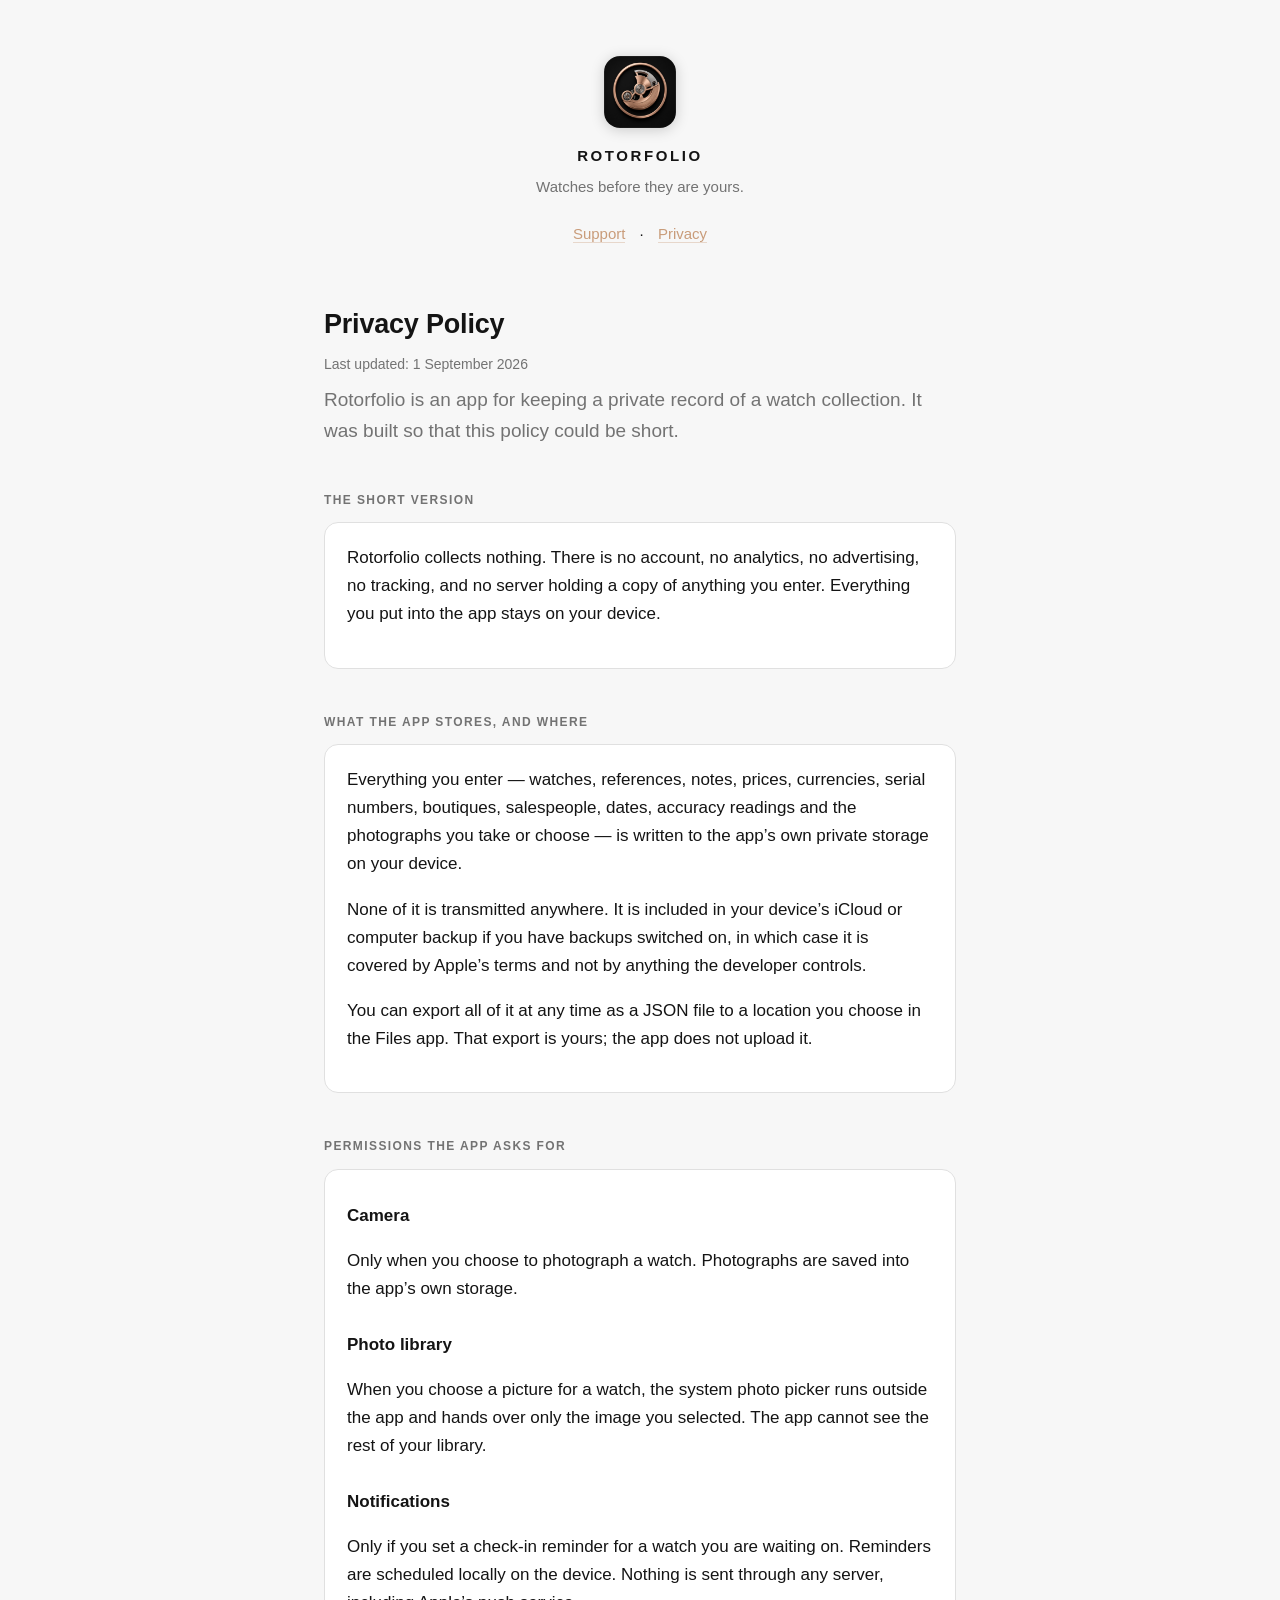
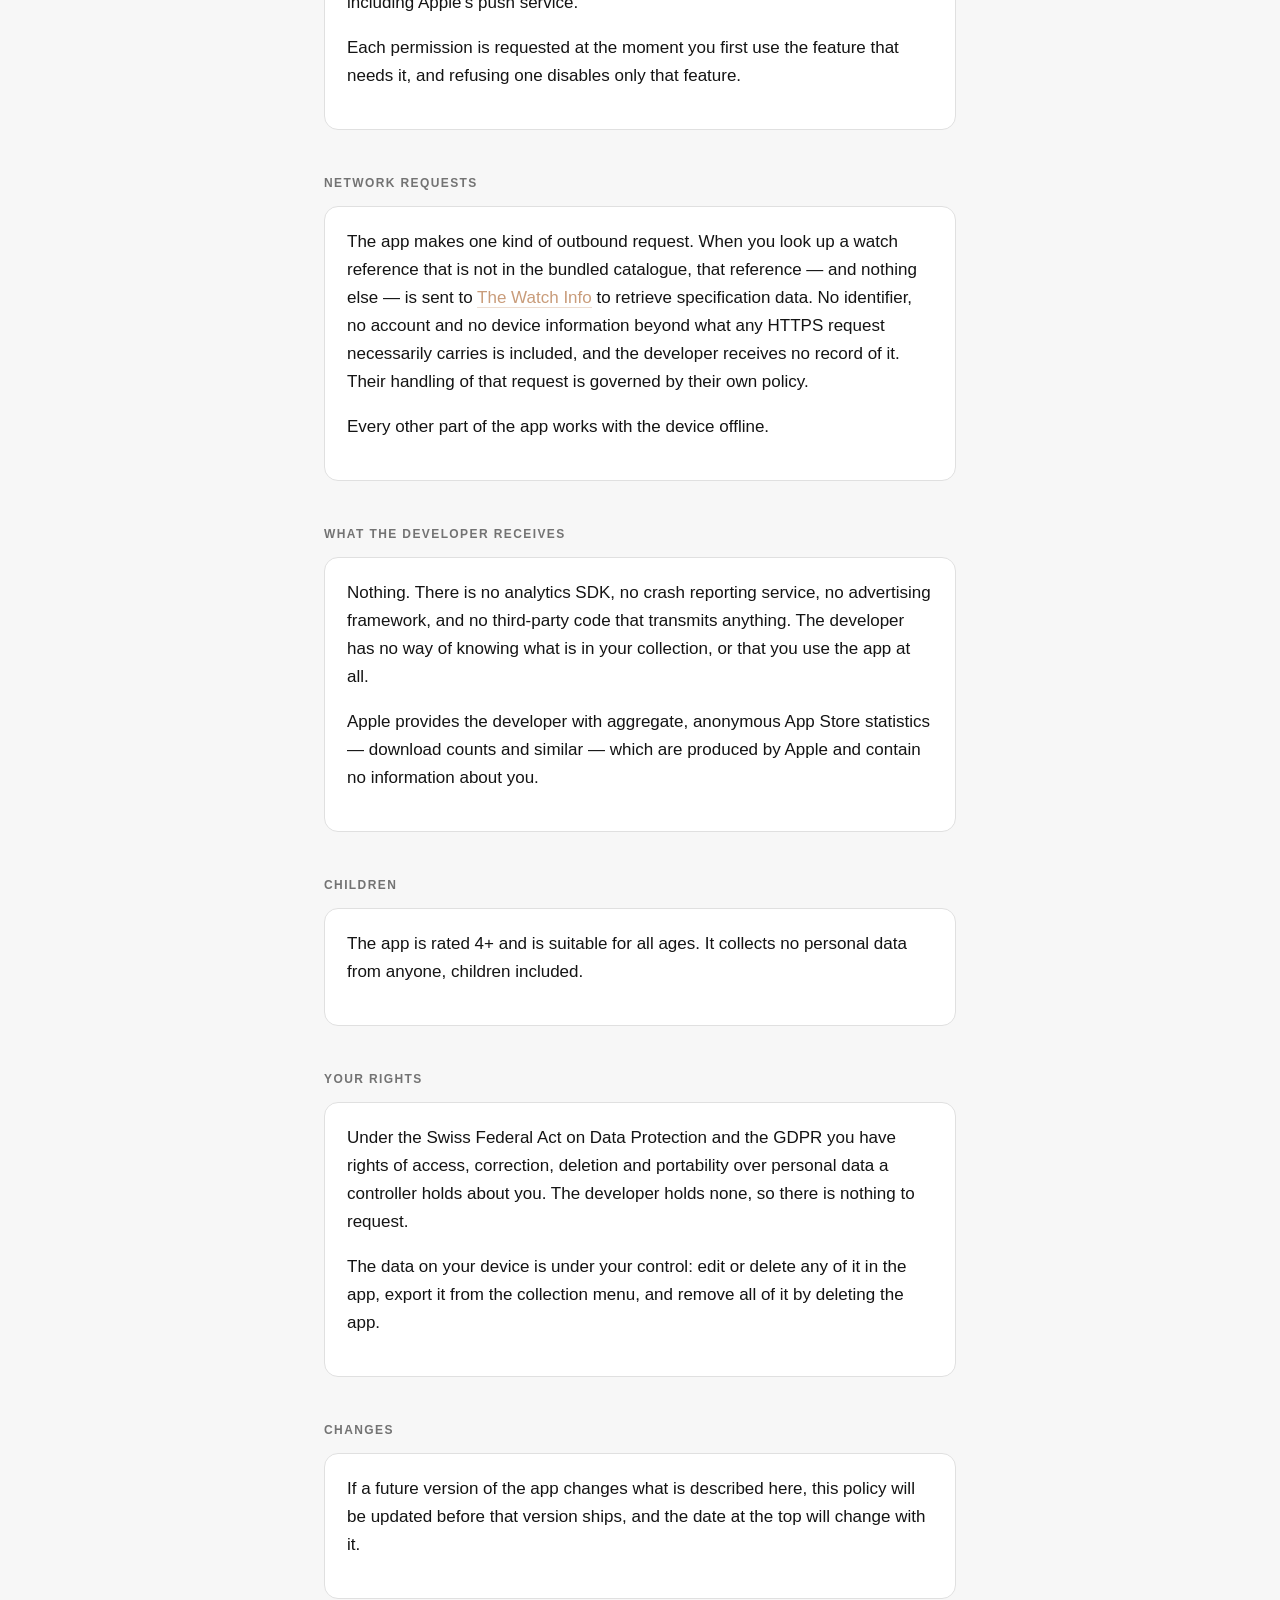
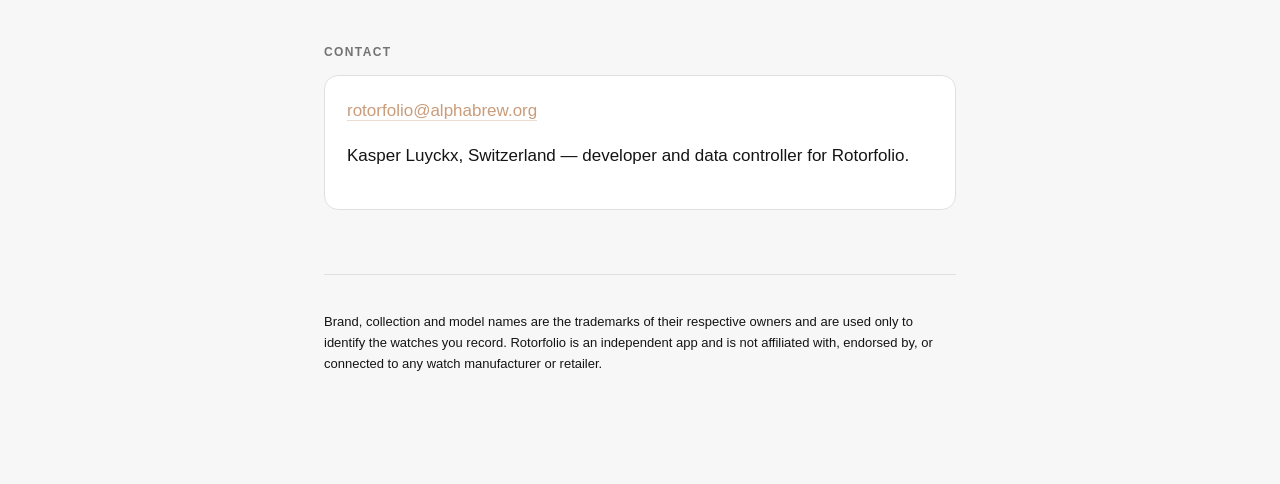
==== privacy.html @ d5da67ae "Rotorfolio support and privacy pages Two static pages for GitHub Pages, carrying the two URLs App St" ====
<!doctype html>
<html lang="en">
<head>
<meta charset="utf-8">
<meta name="viewport" content="width=device-width, initial-scale=1">
<title>Rotorfolio — Privacy Policy</title>
<meta name="description" content="Rotorfolio collects nothing. Everything you enter stays on your device.">
<link rel="icon" href="icon.png">
<link rel="stylesheet" href="style.css">
</head>
<body>
<div class="wrap">

<header>
  <img class="mark" src="icon.png" alt="Rotorfolio">
  <p class="wordmark">Rotorfolio</p>
  <p class="tagline">Watches before they are yours.</p>
  <nav><a href="index.html">Support</a> · <a href="privacy.html">Privacy</a></nav>
</header>

<h1>Privacy Policy</h1>
<p class="updated">Last updated: 1 September 2026</p>
<p class="lede">Rotorfolio is an app for keeping a private record of a watch collection. It was built so that this policy could be short.</p>

<h2>The short version</h2>
<section class="card">
<p>Rotorfolio collects nothing. There is no account, no analytics, no advertising, no tracking, and no server holding a copy of anything you enter. Everything you put into the app stays on your device.</p>
</section>

<h2>What the app stores, and where</h2>
<section class="card">
<p>Everything you enter — watches, references, notes, prices, currencies, serial numbers, boutiques, salespeople, dates, accuracy readings and the photographs you take or choose — is written to the app’s own private storage on your device.</p>
<p>None of it is transmitted anywhere. It is included in your device’s iCloud or computer backup if you have backups switched on, in which case it is covered by Apple’s terms and not by anything the developer controls.</p>
<p>You can export all of it at any time as a JSON file to a location you choose in the Files app. That export is yours; the app does not upload it.</p>
</section>

<h2>Permissions the app asks for</h2>
<section class="card">
<h3>Camera</h3>
<p>Only when you choose to photograph a watch. Photographs are saved into the app’s own storage.</p>
<h3>Photo library</h3>
<p>When you choose a picture for a watch, the system photo picker runs outside the app and hands over only the image you selected. The app cannot see the rest of your library.</p>
<h3>Notifications</h3>
<p>Only if you set a check-in reminder for a watch you are waiting on. Reminders are scheduled locally on the device. Nothing is sent through any server, including Apple’s push service.</p>
<p>Each permission is requested at the moment you first use the feature that needs it, and refusing one disables only that feature.</p>
</section>

<h2>Network requests</h2>
<section class="card">
<p>The app makes one kind of outbound request. When you look up a watch reference that is not in the bundled catalogue, that reference — and nothing else — is sent to <a href="https://thewatchinfo.com">The Watch Info</a> to retrieve specification data. No identifier, no account and no device information beyond what any HTTPS request necessarily carries is included, and the developer receives no record of it. Their handling of that request is governed by their own policy.</p>
<p>Every other part of the app works with the device offline.</p>
</section>

<h2>What the developer receives</h2>
<section class="card">
<p>Nothing. There is no analytics SDK, no crash reporting service, no advertising framework, and no third-party code that transmits anything. The developer has no way of knowing what is in your collection, or that you use the app at all.</p>
<p>Apple provides the developer with aggregate, anonymous App Store statistics — download counts and similar — which are produced by Apple and contain no information about you.</p>
</section>

<h2>Children</h2>
<section class="card">
<p>The app is rated 4+ and is suitable for all ages. It collects no personal data from anyone, children included.</p>
</section>

<h2>Your rights</h2>
<section class="card">
<p>Under the Swiss Federal Act on Data Protection and the GDPR you have rights of access, correction, deletion and portability over personal data a controller holds about you. The developer holds none, so there is nothing to request.</p>
<p>The data on your device is under your control: edit or delete any of it in the app, export it from the collection menu, and remove all of it by deleting the app.</p>
</section>

<h2>Changes</h2>
<section class="card">
<p>If a future version of the app changes what is described here, this policy will be updated before that version ships, and the date at the top will change with it.</p>
</section>

<h2>Contact</h2>
<section class="card">
<p><a href="mailto:rotorfolio@alphabrew.org">rotorfolio@alphabrew.org</a></p>
<p>Kasper Luyckx, Switzerland — developer and data controller for Rotorfolio.</p>
</section>

<footer>
<p>Brand, collection and model names are the trademarks of their respective owners and are used only to identify the watches you record. Rotorfolio is an independent app and is not affiliated with, endorsed by, or connected to any watch manufacturer or retailer.</p>
</footer>

</div>
</body>
</html>
---- style.css ----
/* Rotorfolio site — the app's vocabulary: quiet grounds, one rose-gold accent
   borrowed from the icon's rotor, type separated by weight and tracking. */
:root {
  --ground: #f7f7f7;
  --surface: #ffffff;
  --primary: #141414;
  --secondary: #737373;
  --hairline: #e0e0e0;
  --accent: #c99c7a;
}
@media (prefers-color-scheme: dark) {
  :root {
    --ground: #121212;
    --surface: #1f1f1f;
    --primary: #f2f2f2;
    --secondary: #999999;
    --hairline: #383838;
  }
}
* { box-sizing: border-box; }
body {
  margin: 0;
  background: var(--ground);
  color: var(--primary);
  font: 17px/1.65 -apple-system, BlinkMacSystemFont, "Segoe UI", Helvetica, Arial, sans-serif;
  -webkit-font-smoothing: antialiased;
}
.wrap { max-width: 680px; margin: 0 auto; padding: 56px 24px 96px; }
header { text-align: center; margin-bottom: 56px; }
.mark {
  width: 72px; height: 72px; border-radius: 16px; display: block;
  margin: 0 auto 16px; box-shadow: 0 2px 14px rgba(0,0,0,.18);
}
.wordmark {
  font-size: 15px; font-weight: 600; letter-spacing: 2.6px;
  text-transform: uppercase; margin: 0;
}
.tagline { color: var(--secondary); font-size: 15px; margin: 6px 0 0; }
nav { margin-top: 22px; font-size: 15px; }
nav a { margin: 0 10px; }
h1 { font-size: 27px; font-weight: 600; letter-spacing: -.2px; margin: 0 0 6px; }
h2 {
  font-size: 12px; font-weight: 600; letter-spacing: 1.4px;
  text-transform: uppercase; color: var(--secondary);
  margin: 44px 0 12px;
}
h3 { font-size: 17px; font-weight: 600; margin: 28px 0 4px; }
p, li { color: var(--primary); }
.lede { font-size: 19px; color: var(--secondary); margin: 0 0 8px; }
.updated { color: var(--secondary); font-size: 14px; margin: 0 0 8px; }
a { color: var(--accent); text-decoration: none; border-bottom: 1px solid rgba(201,156,122,.35); }
a:hover { border-bottom-color: var(--accent); }
code {
  font: 15px ui-monospace, SFMono-Regular, Menlo, monospace;
  background: var(--surface); border: 1px solid var(--hairline);
  border-radius: 5px; padding: 1px 6px; color: var(--accent);
}
section.card {
  background: var(--surface); border: 1px solid var(--hairline);
  border-radius: 14px; padding: 4px 22px 22px; margin-top: 12px;
}
footer {
  margin-top: 64px; padding-top: 24px; border-top: 1px solid var(--hairline);
  color: var(--secondary); font-size: 13px; line-height: 1.6;
}
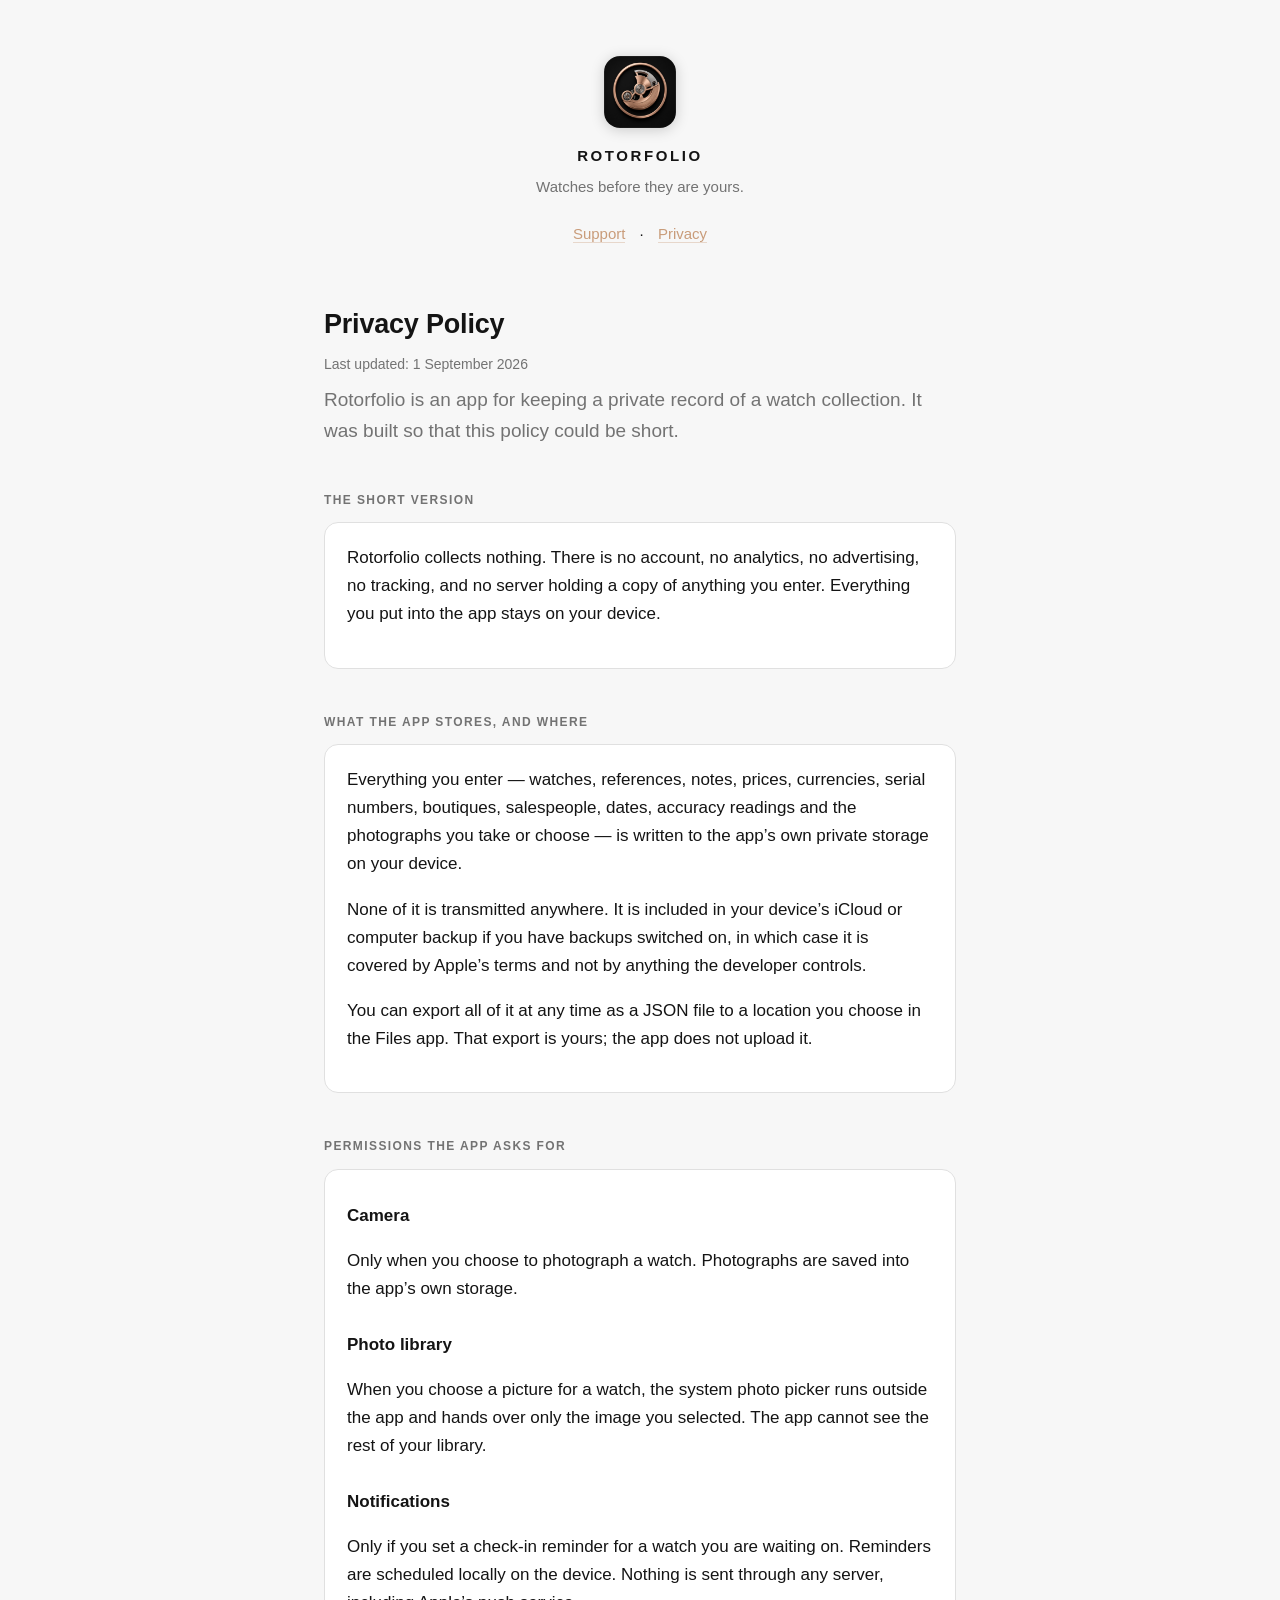
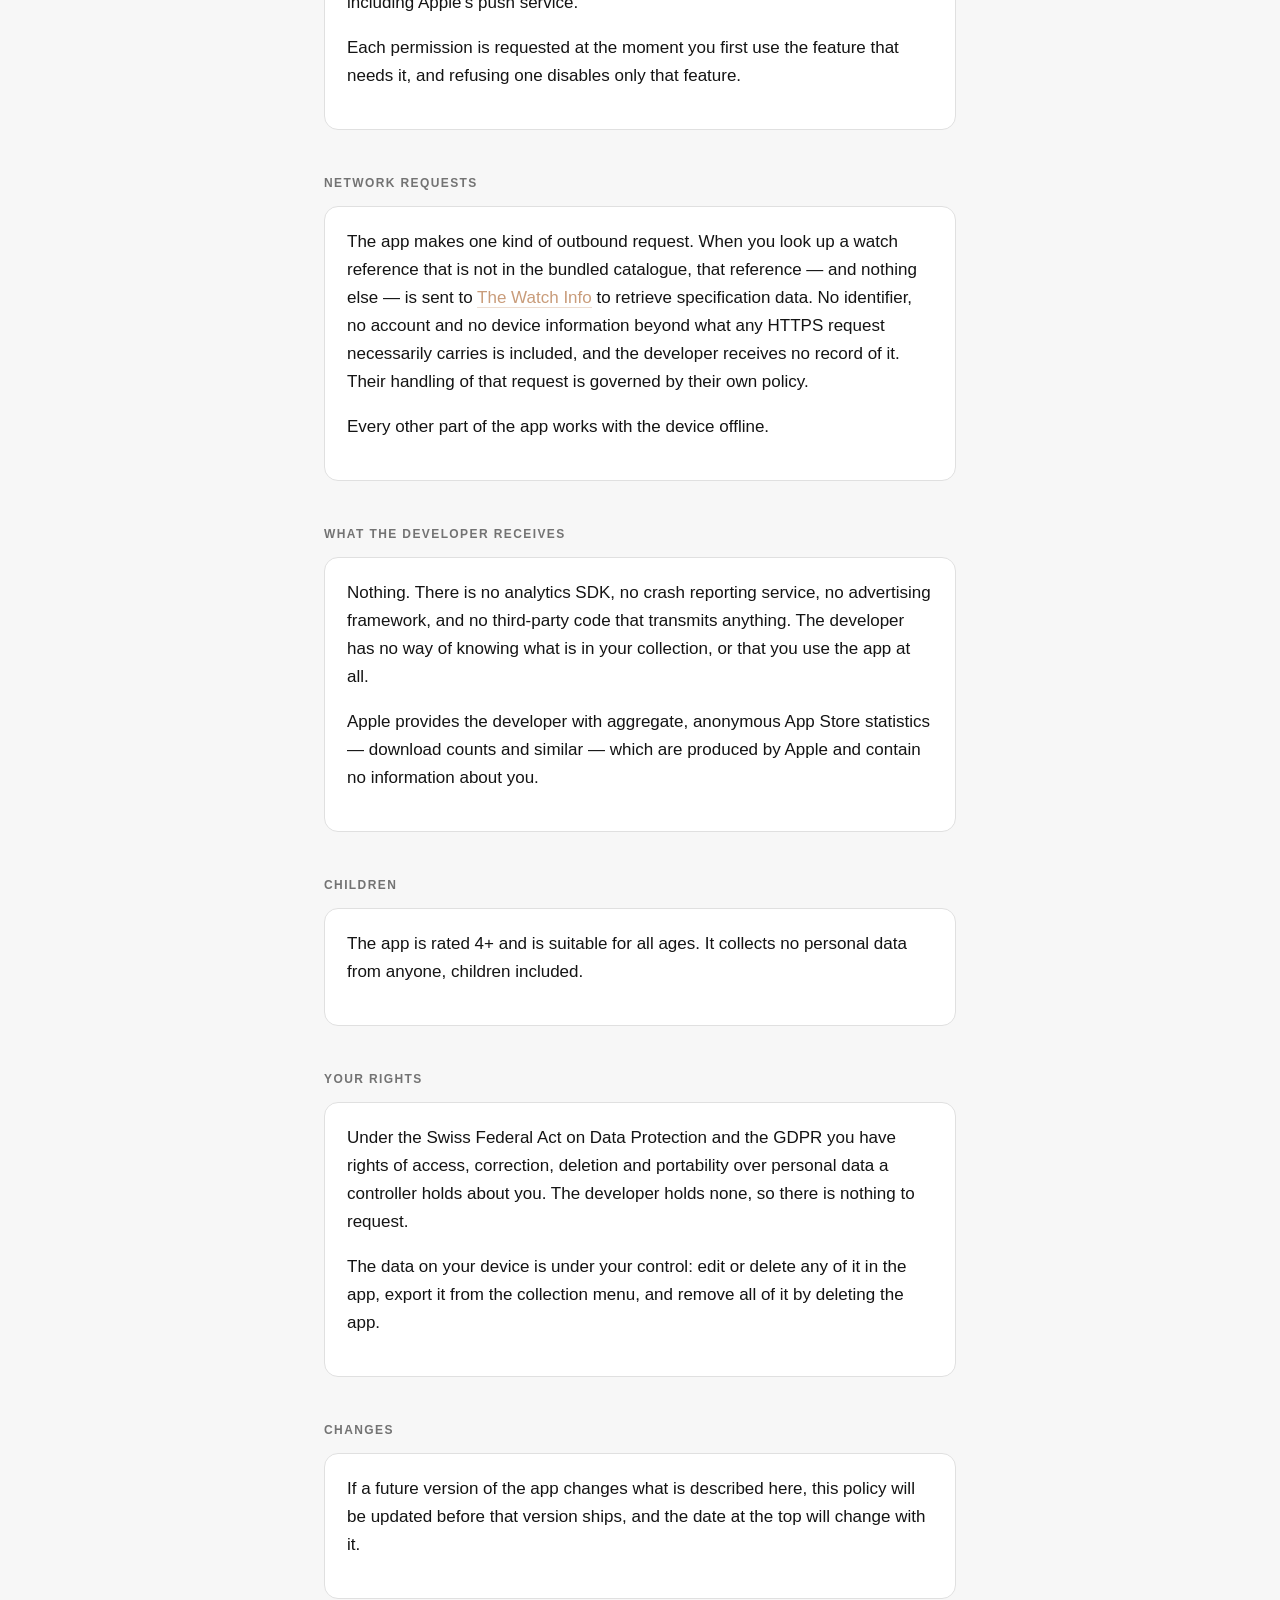
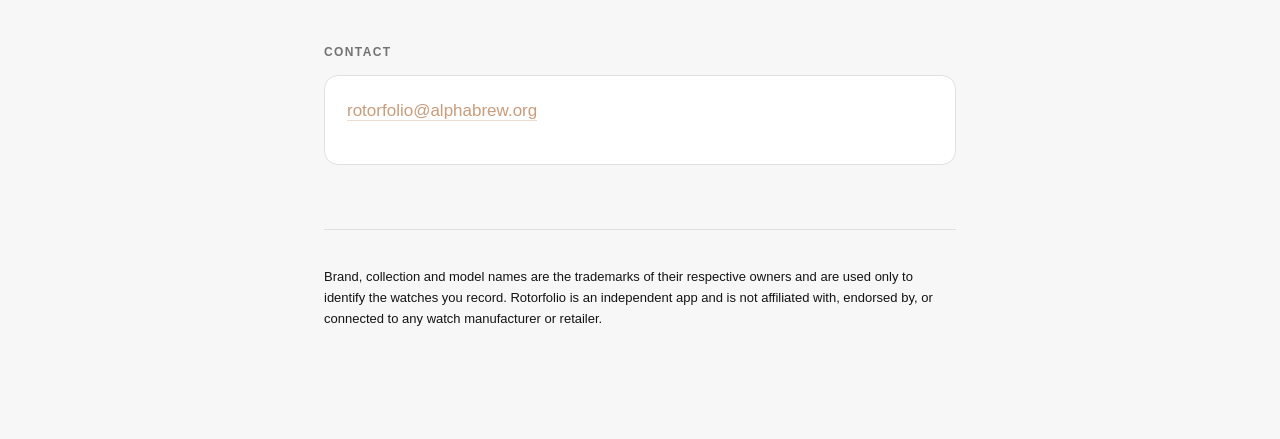
==== commit 22cebe28: "Drop the developer name from the privacy page Co-Authored-By: Claude Opus 5 <noreply@anthropic.com>" ====
--- a/privacy.html
+++ b/privacy.html
@@ -76,7 +76,6 @@
 <h2>Contact</h2>
 <section class="card">
 <p><a href="mailto:rotorfolio@alphabrew.org">rotorfolio@alphabrew.org</a></p>
-<p>Kasper Luyckx, Switzerland — developer and data controller for Rotorfolio.</p>
 </section>
 
 <footer>
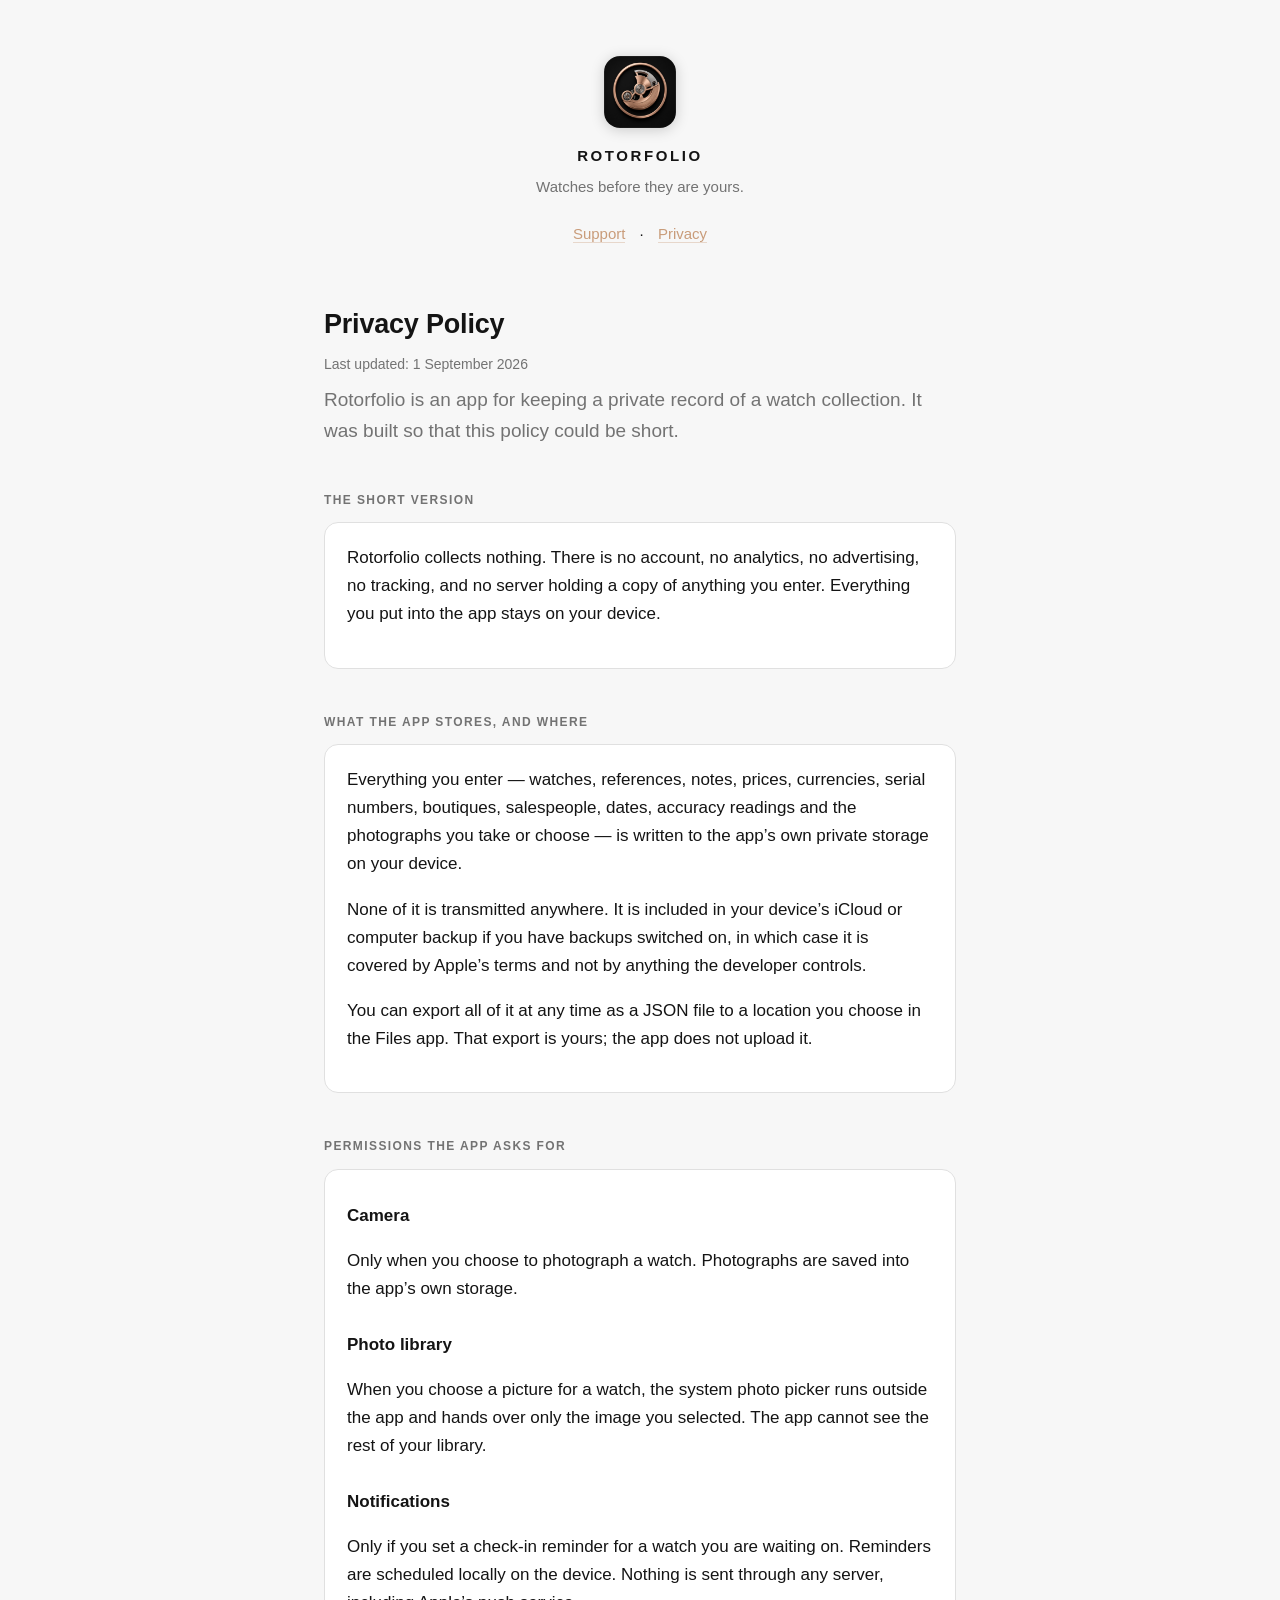
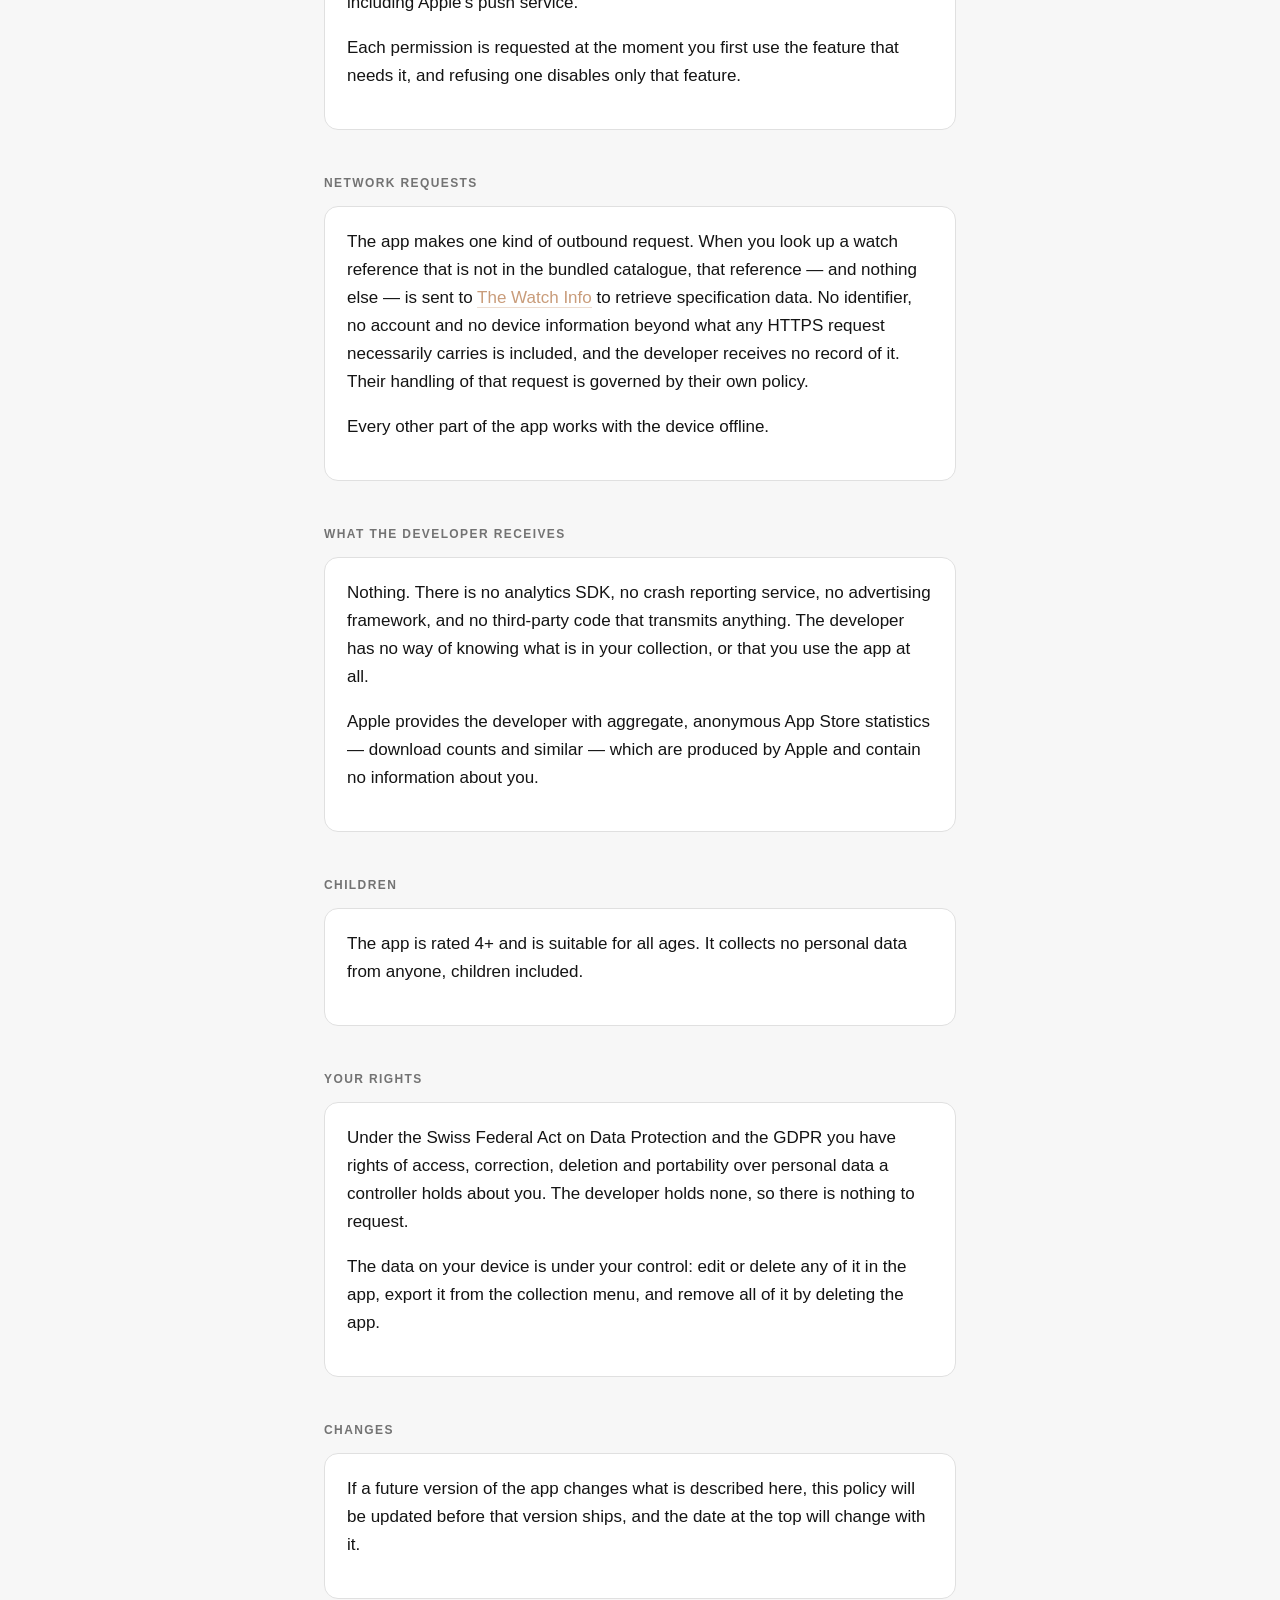
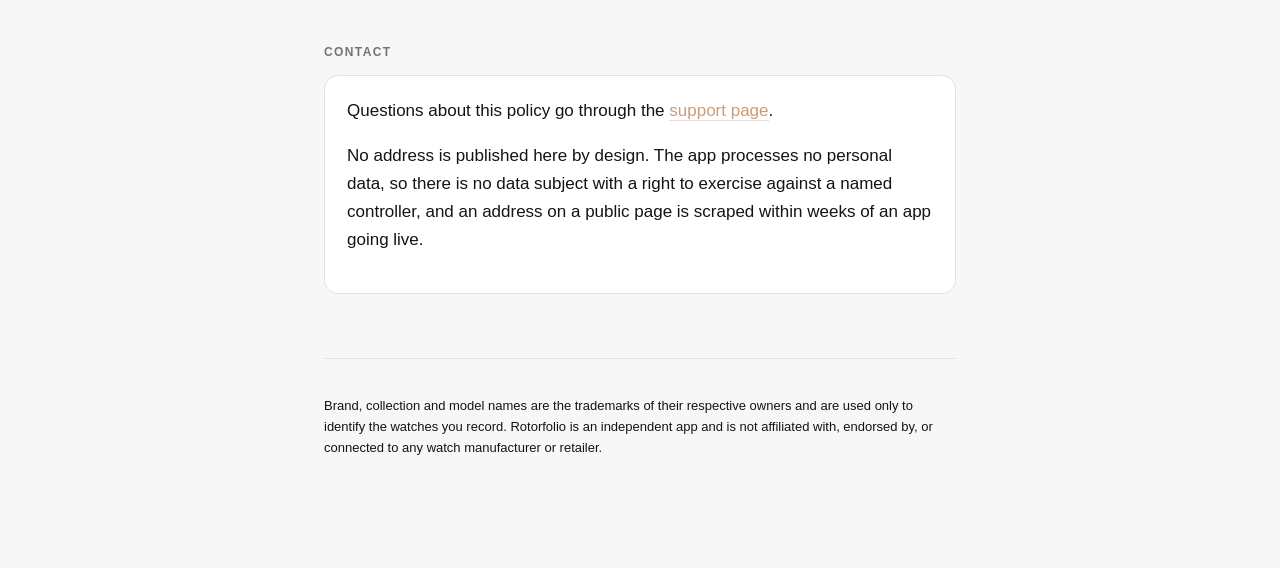
==== commit 5e90a212: "Remove the contact address from both pages V1 publishes none. Each page keeps a comment showing exac" ====
--- a/privacy.html
+++ b/privacy.html
@@ -75,7 +75,10 @@
 
 <h2>Contact</h2>
 <section class="card">
-<p><a href="mailto:rotorfolio@alphabrew.org">rotorfolio@alphabrew.org</a></p>
+<!-- V1 publishes no address. To add one later, restore this line here and in
+     index.html: <p><a href="mailto:ADDRESS">ADDRESS</a></p> -->
+<p>Questions about this policy go through the <a href="index.html">support page</a>.</p>
+<p>No address is published here by design. The app processes no personal data, so there is no data subject with a right to exercise against a named controller, and an address on a public page is scraped within weeks of an app going live.</p>
 </section>
 
 <footer>
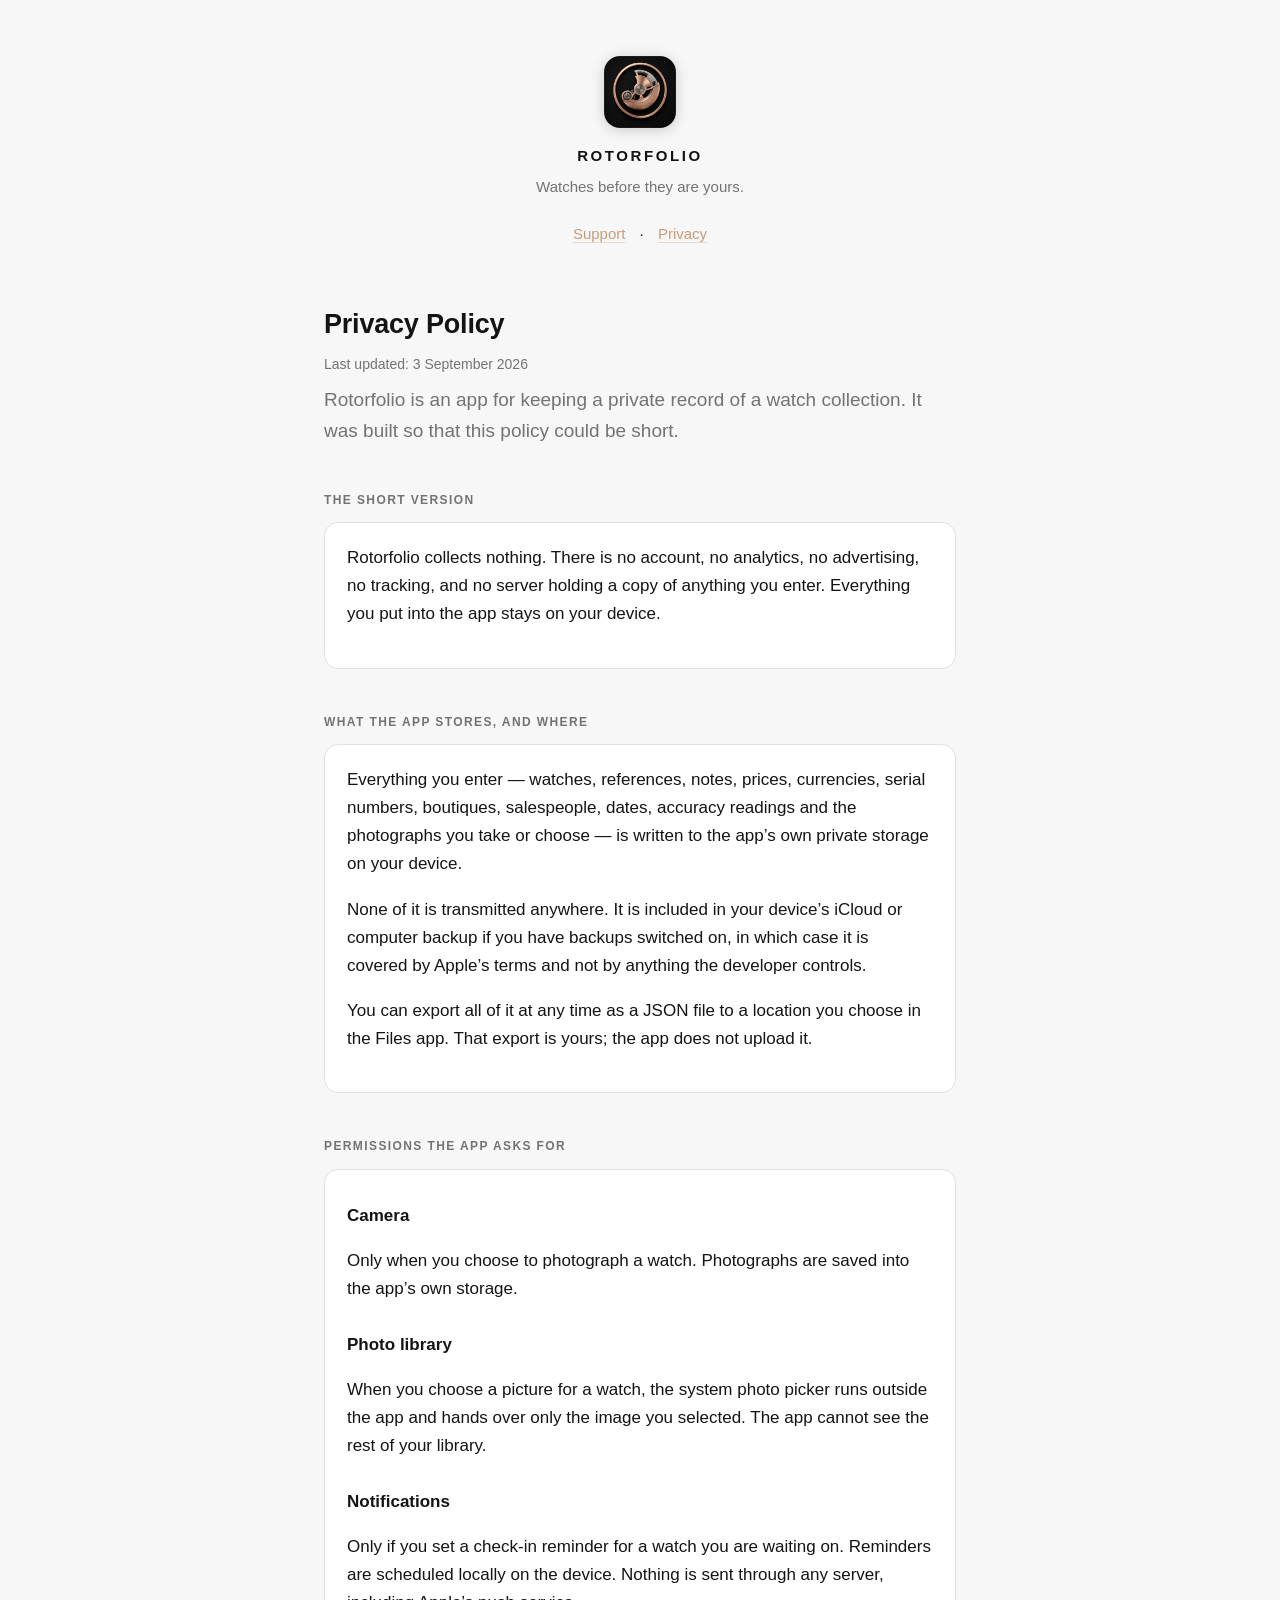
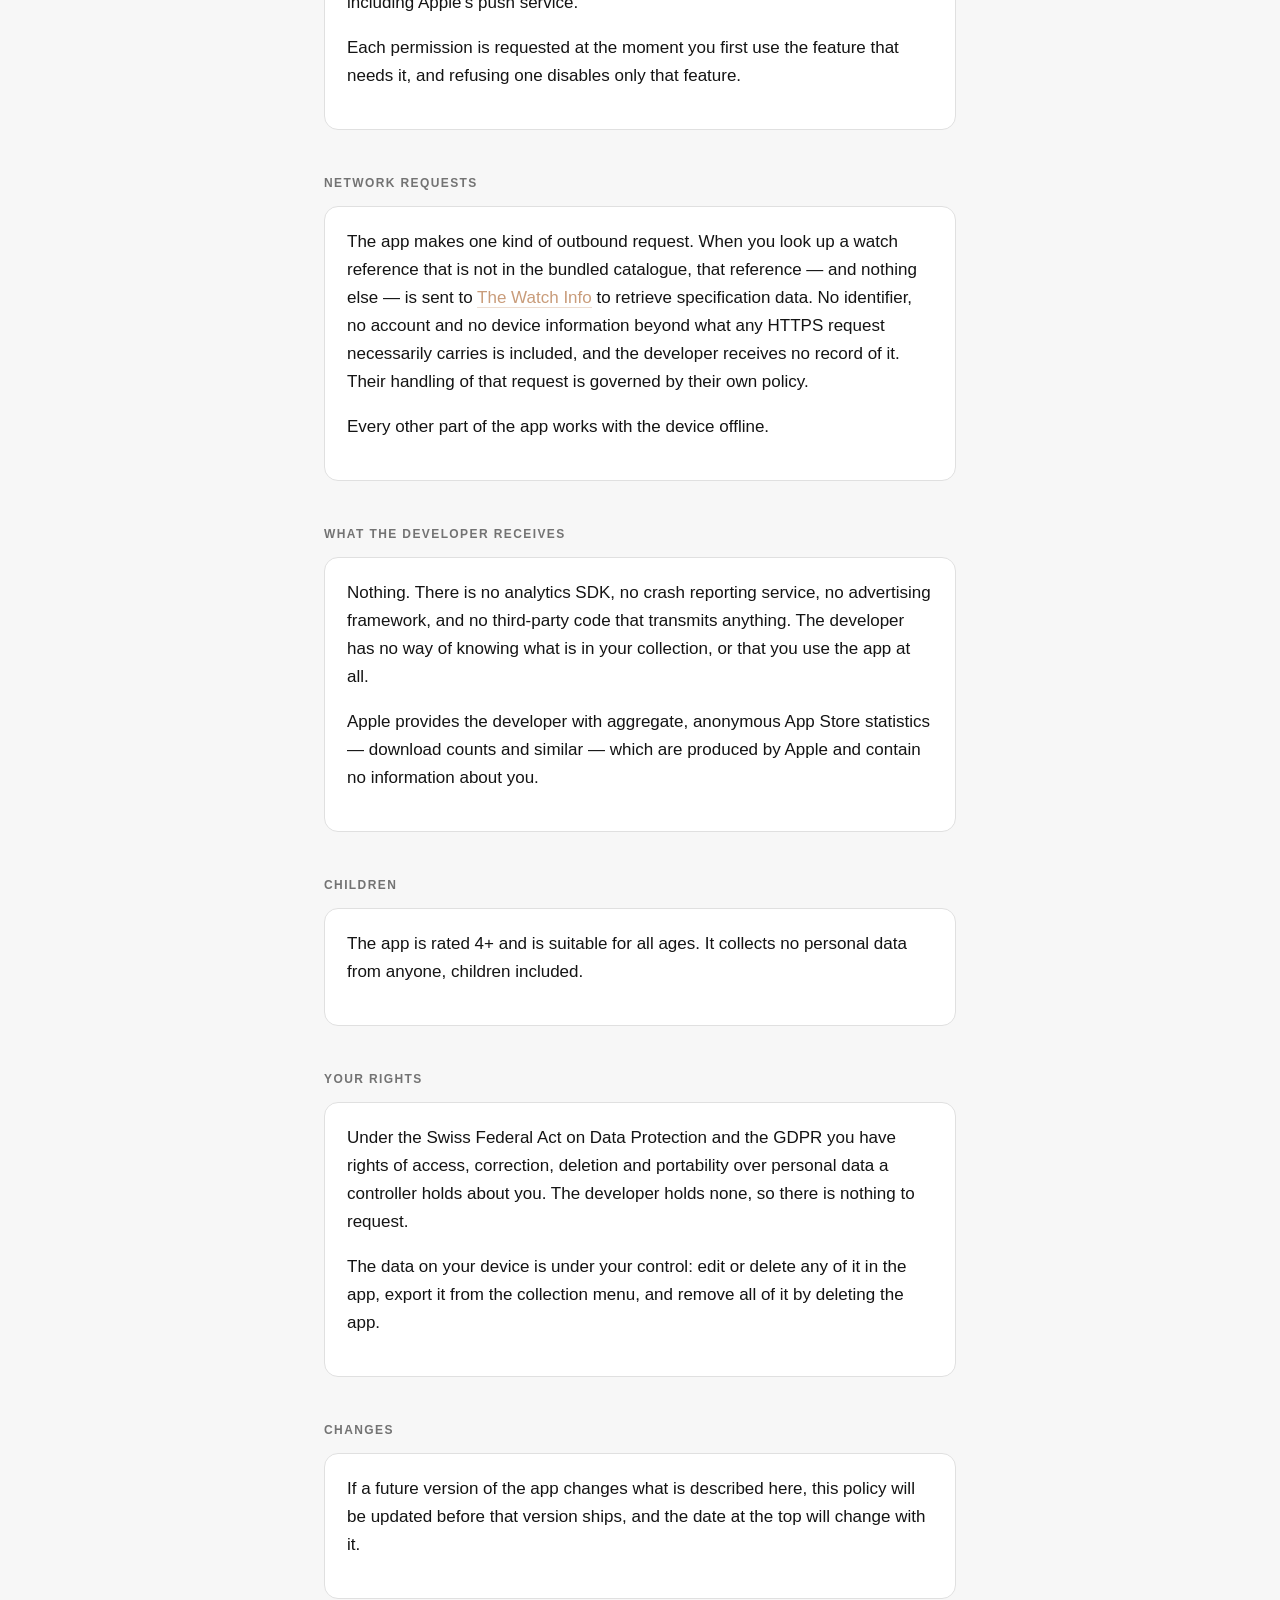
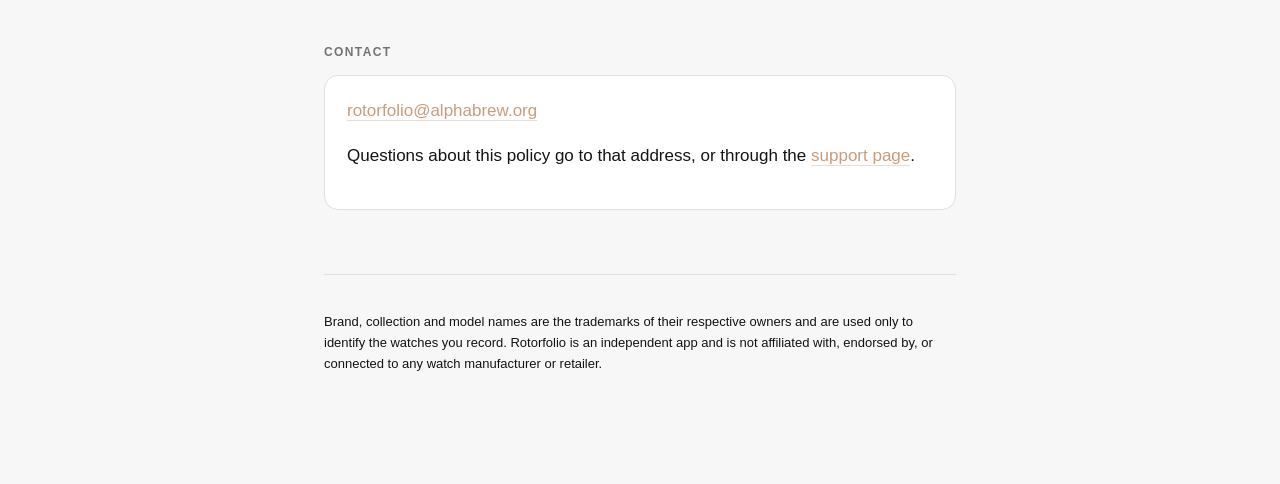
==== commit 5f71172e: "Publish the contact address on both pages Co-Authored-By: Claude Fable 5.1 <noreply@anthropic.com>" ====
--- a/privacy.html
+++ b/privacy.html
@@ -19,7 +19,7 @@
 </header>
 
 <h1>Privacy Policy</h1>
-<p class="updated">Last updated: 1 September 2026</p>
+<p class="updated">Last updated: 3 September 2026</p>
 <p class="lede">Rotorfolio is an app for keeping a private record of a watch collection. It was built so that this policy could be short.</p>
 
 <h2>The short version</h2>
@@ -75,10 +75,8 @@
 
 <h2>Contact</h2>
 <section class="card">
-<!-- V1 publishes no address. To add one later, restore this line here and in
-     index.html: <p><a href="mailto:ADDRESS">ADDRESS</a></p> -->
-<p>Questions about this policy go through the <a href="index.html">support page</a>.</p>
-<p>No address is published here by design. The app processes no personal data, so there is no data subject with a right to exercise against a named controller, and an address on a public page is scraped within weeks of an app going live.</p>
+<p><a href="mailto:rotorfolio@alphabrew.org">rotorfolio@alphabrew.org</a></p>
+<p>Questions about this policy go to that address, or through the <a href="index.html">support page</a>.</p>
 </section>
 
 <footer>
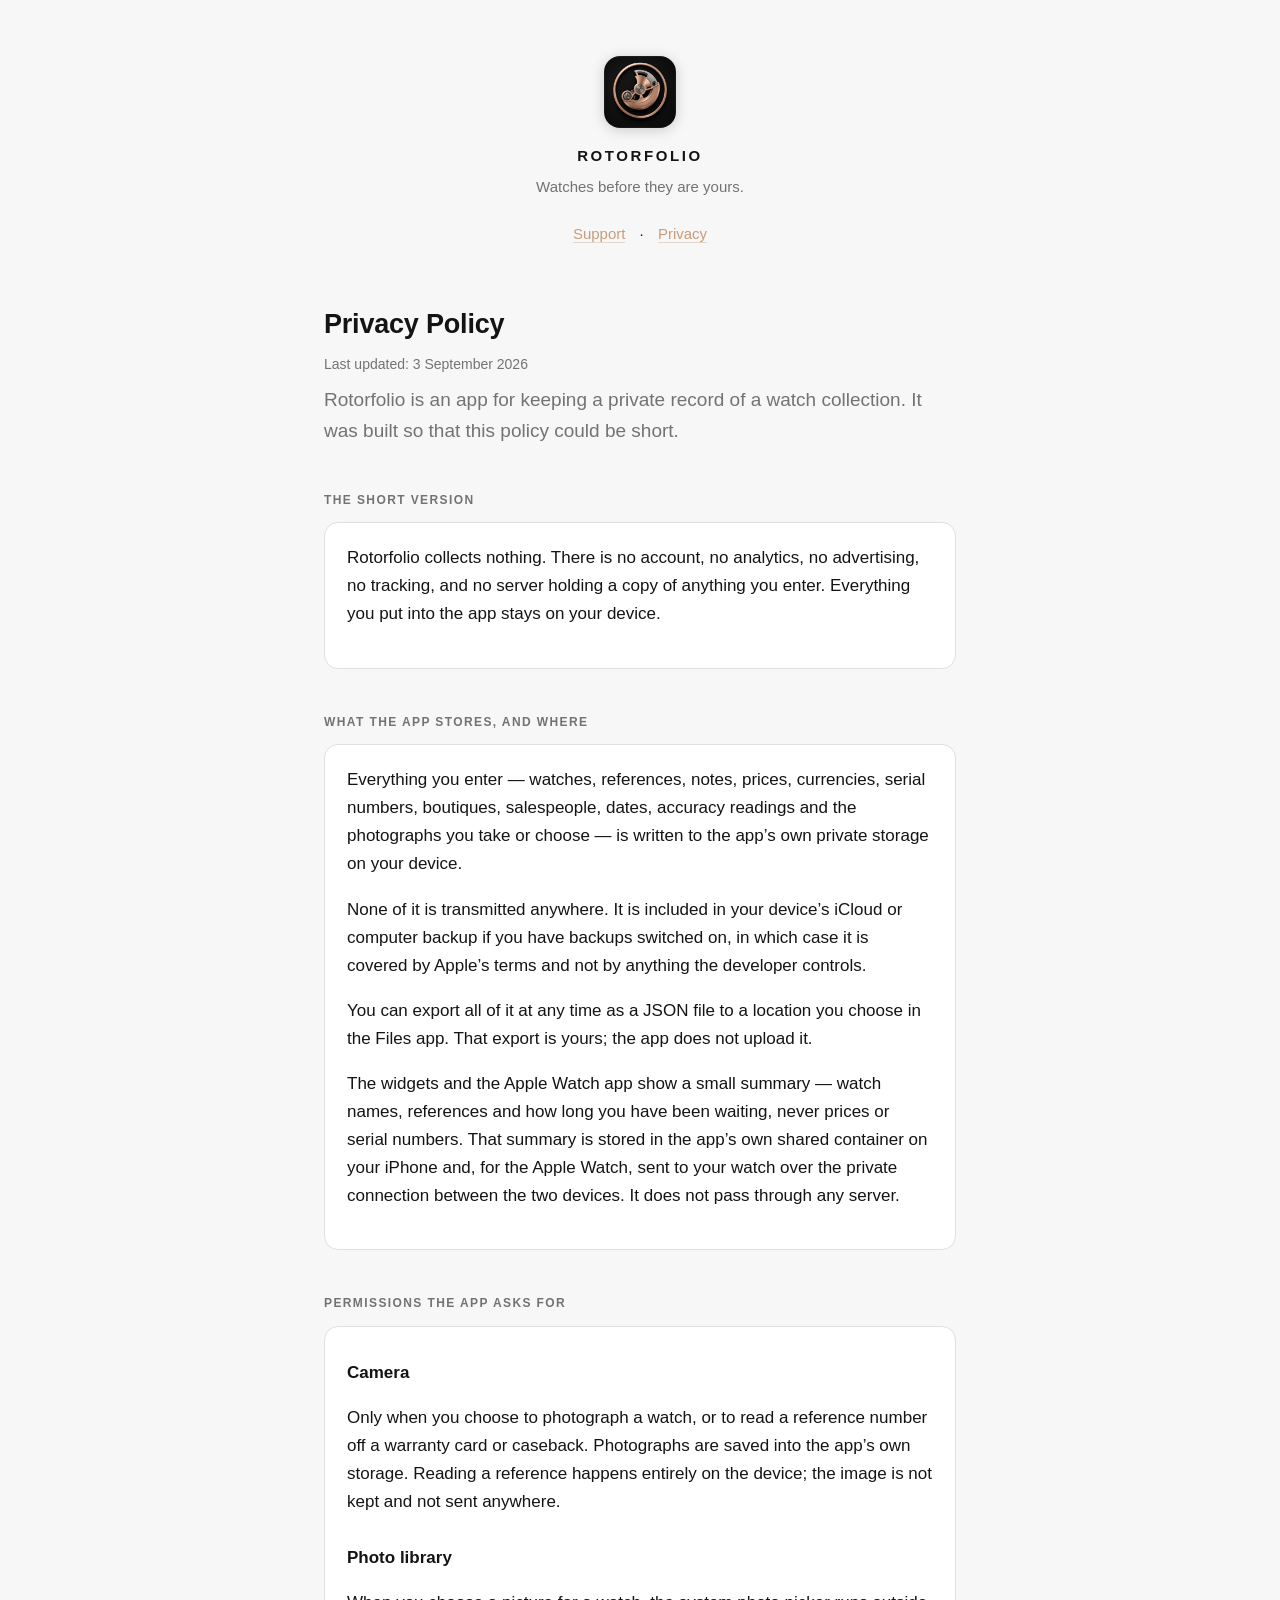
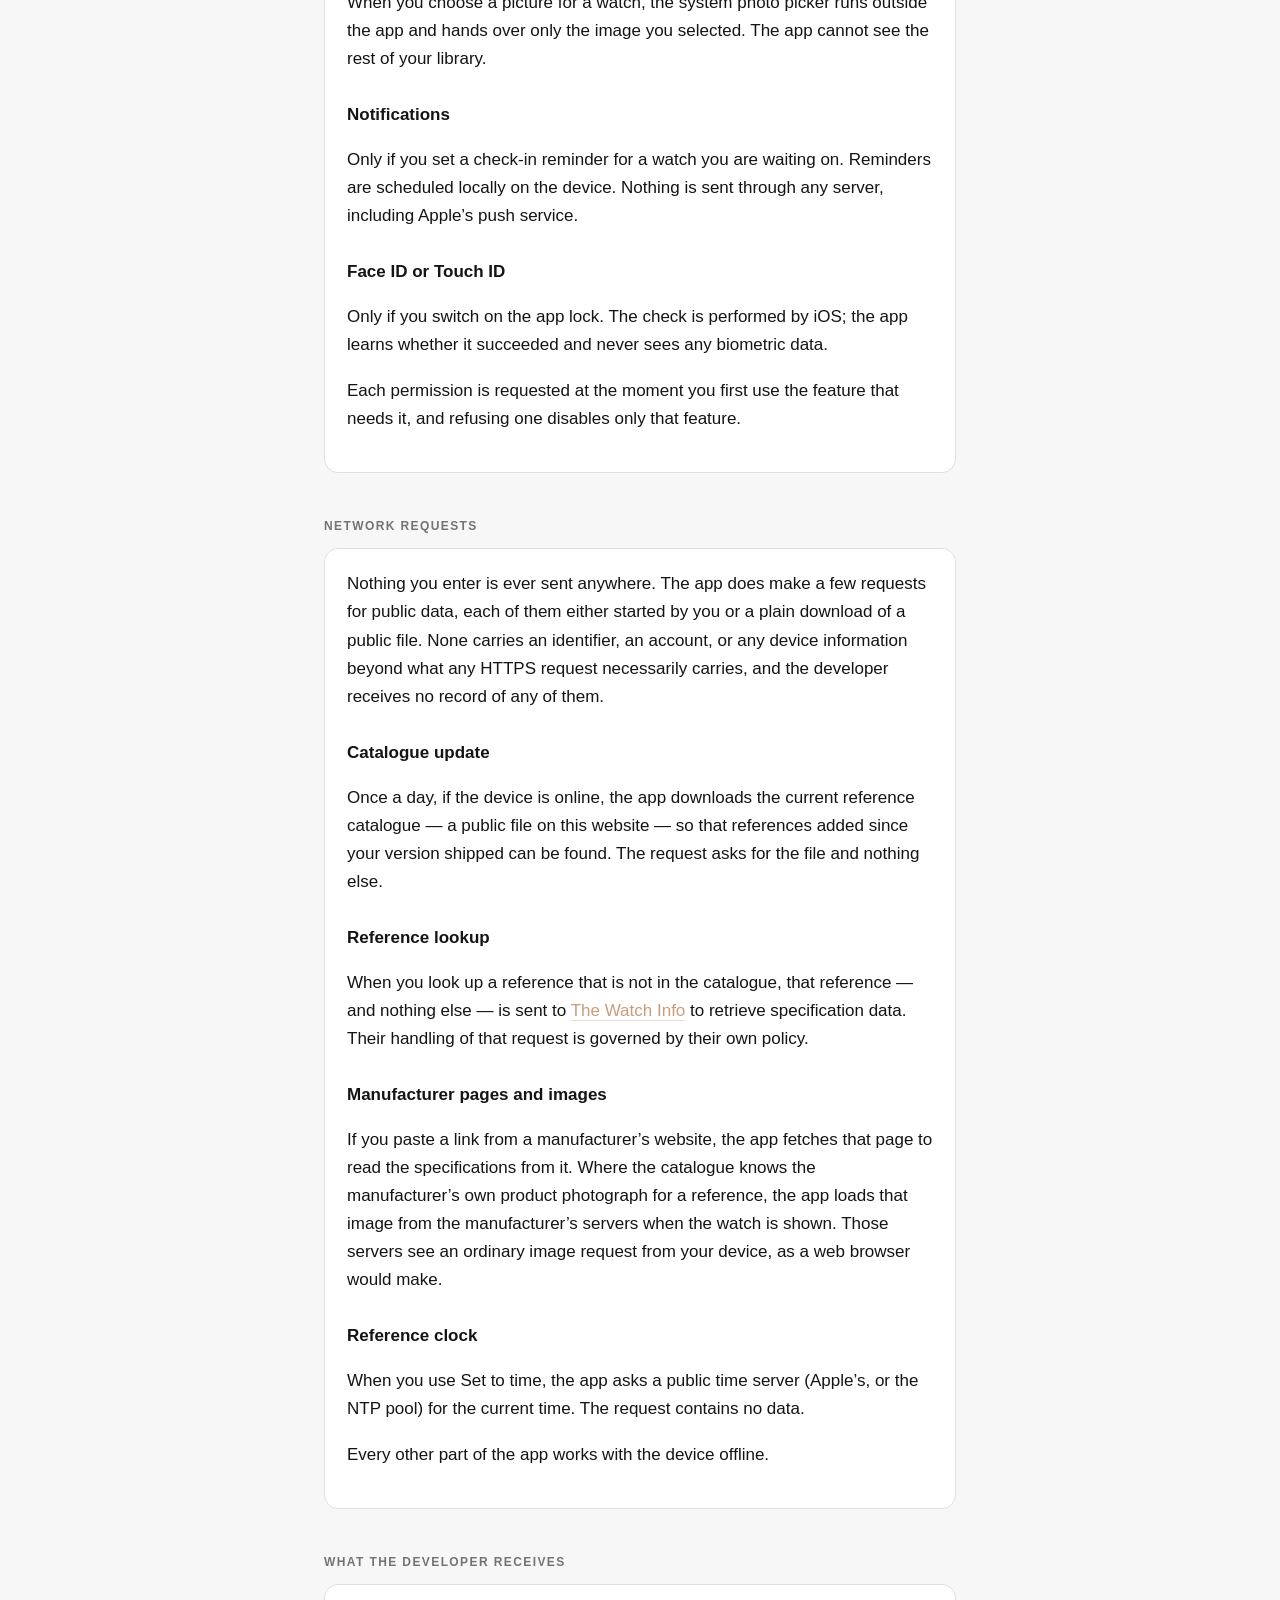
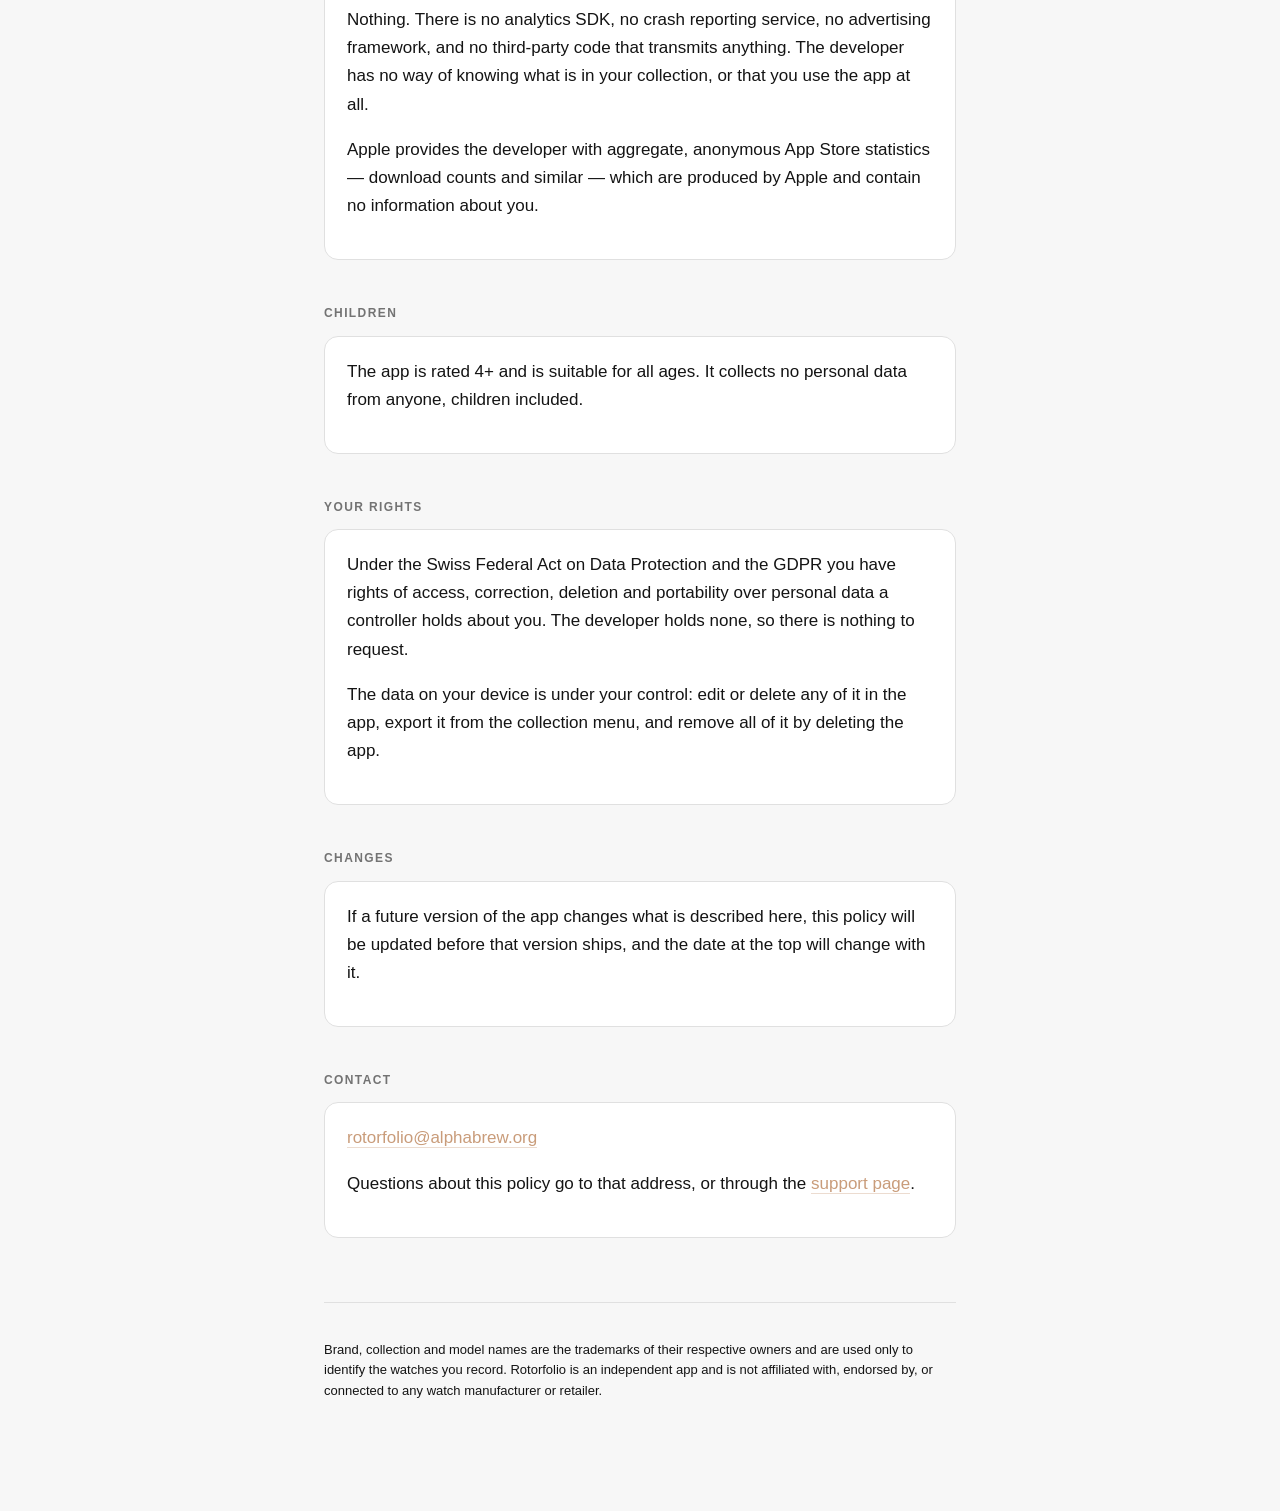
==== commit dd7ccd65: "Privacy policy: every network request, camera scanning, Face ID, widgets Co-Authored-By: Claude Fabl" ====
--- a/privacy.html
+++ b/privacy.html
@@ -32,22 +32,33 @@
 <p>Everything you enter — watches, references, notes, prices, currencies, serial numbers, boutiques, salespeople, dates, accuracy readings and the photographs you take or choose — is written to the app’s own private storage on your device.</p>
 <p>None of it is transmitted anywhere. It is included in your device’s iCloud or computer backup if you have backups switched on, in which case it is covered by Apple’s terms and not by anything the developer controls.</p>
 <p>You can export all of it at any time as a JSON file to a location you choose in the Files app. That export is yours; the app does not upload it.</p>
+<p>The widgets and the Apple Watch app show a small summary — watch names, references and how long you have been waiting, never prices or serial numbers. That summary is stored in the app’s own shared container on your iPhone and, for the Apple Watch, sent to your watch over the private connection between the two devices. It does not pass through any server.</p>
 </section>
 
 <h2>Permissions the app asks for</h2>
 <section class="card">
 <h3>Camera</h3>
-<p>Only when you choose to photograph a watch. Photographs are saved into the app’s own storage.</p>
+<p>Only when you choose to photograph a watch, or to read a reference number off a warranty card or caseback. Photographs are saved into the app’s own storage. Reading a reference happens entirely on the device; the image is not kept and not sent anywhere.</p>
 <h3>Photo library</h3>
 <p>When you choose a picture for a watch, the system photo picker runs outside the app and hands over only the image you selected. The app cannot see the rest of your library.</p>
 <h3>Notifications</h3>
 <p>Only if you set a check-in reminder for a watch you are waiting on. Reminders are scheduled locally on the device. Nothing is sent through any server, including Apple’s push service.</p>
+<h3>Face ID or Touch ID</h3>
+<p>Only if you switch on the app lock. The check is performed by iOS; the app learns whether it succeeded and never sees any biometric data.</p>
 <p>Each permission is requested at the moment you first use the feature that needs it, and refusing one disables only that feature.</p>
 </section>
 
 <h2>Network requests</h2>
 <section class="card">
-<p>The app makes one kind of outbound request. When you look up a watch reference that is not in the bundled catalogue, that reference — and nothing else — is sent to <a href="https://thewatchinfo.com">The Watch Info</a> to retrieve specification data. No identifier, no account and no device information beyond what any HTTPS request necessarily carries is included, and the developer receives no record of it. Their handling of that request is governed by their own policy.</p>
+<p>Nothing you enter is ever sent anywhere. The app does make a few requests for public data, each of them either started by you or a plain download of a public file. None carries an identifier, an account, or any device information beyond what any HTTPS request necessarily carries, and the developer receives no record of any of them.</p>
+<h3>Catalogue update</h3>
+<p>Once a day, if the device is online, the app downloads the current reference catalogue — a public file on this website — so that references added since your version shipped can be found. The request asks for the file and nothing else.</p>
+<h3>Reference lookup</h3>
+<p>When you look up a reference that is not in the catalogue, that reference — and nothing else — is sent to <a href="https://thewatchinfo.com">The Watch Info</a> to retrieve specification data. Their handling of that request is governed by their own policy.</p>
+<h3>Manufacturer pages and images</h3>
+<p>If you paste a link from a manufacturer’s website, the app fetches that page to read the specifications from it. Where the catalogue knows the manufacturer’s own product photograph for a reference, the app loads that image from the manufacturer’s servers when the watch is shown. Those servers see an ordinary image request from your device, as a web browser would make.</p>
+<h3>Reference clock</h3>
+<p>When you use Set to time, the app asks a public time server (Apple’s, or the NTP pool) for the current time. The request contains no data.</p>
 <p>Every other part of the app works with the device offline.</p>
 </section>
 
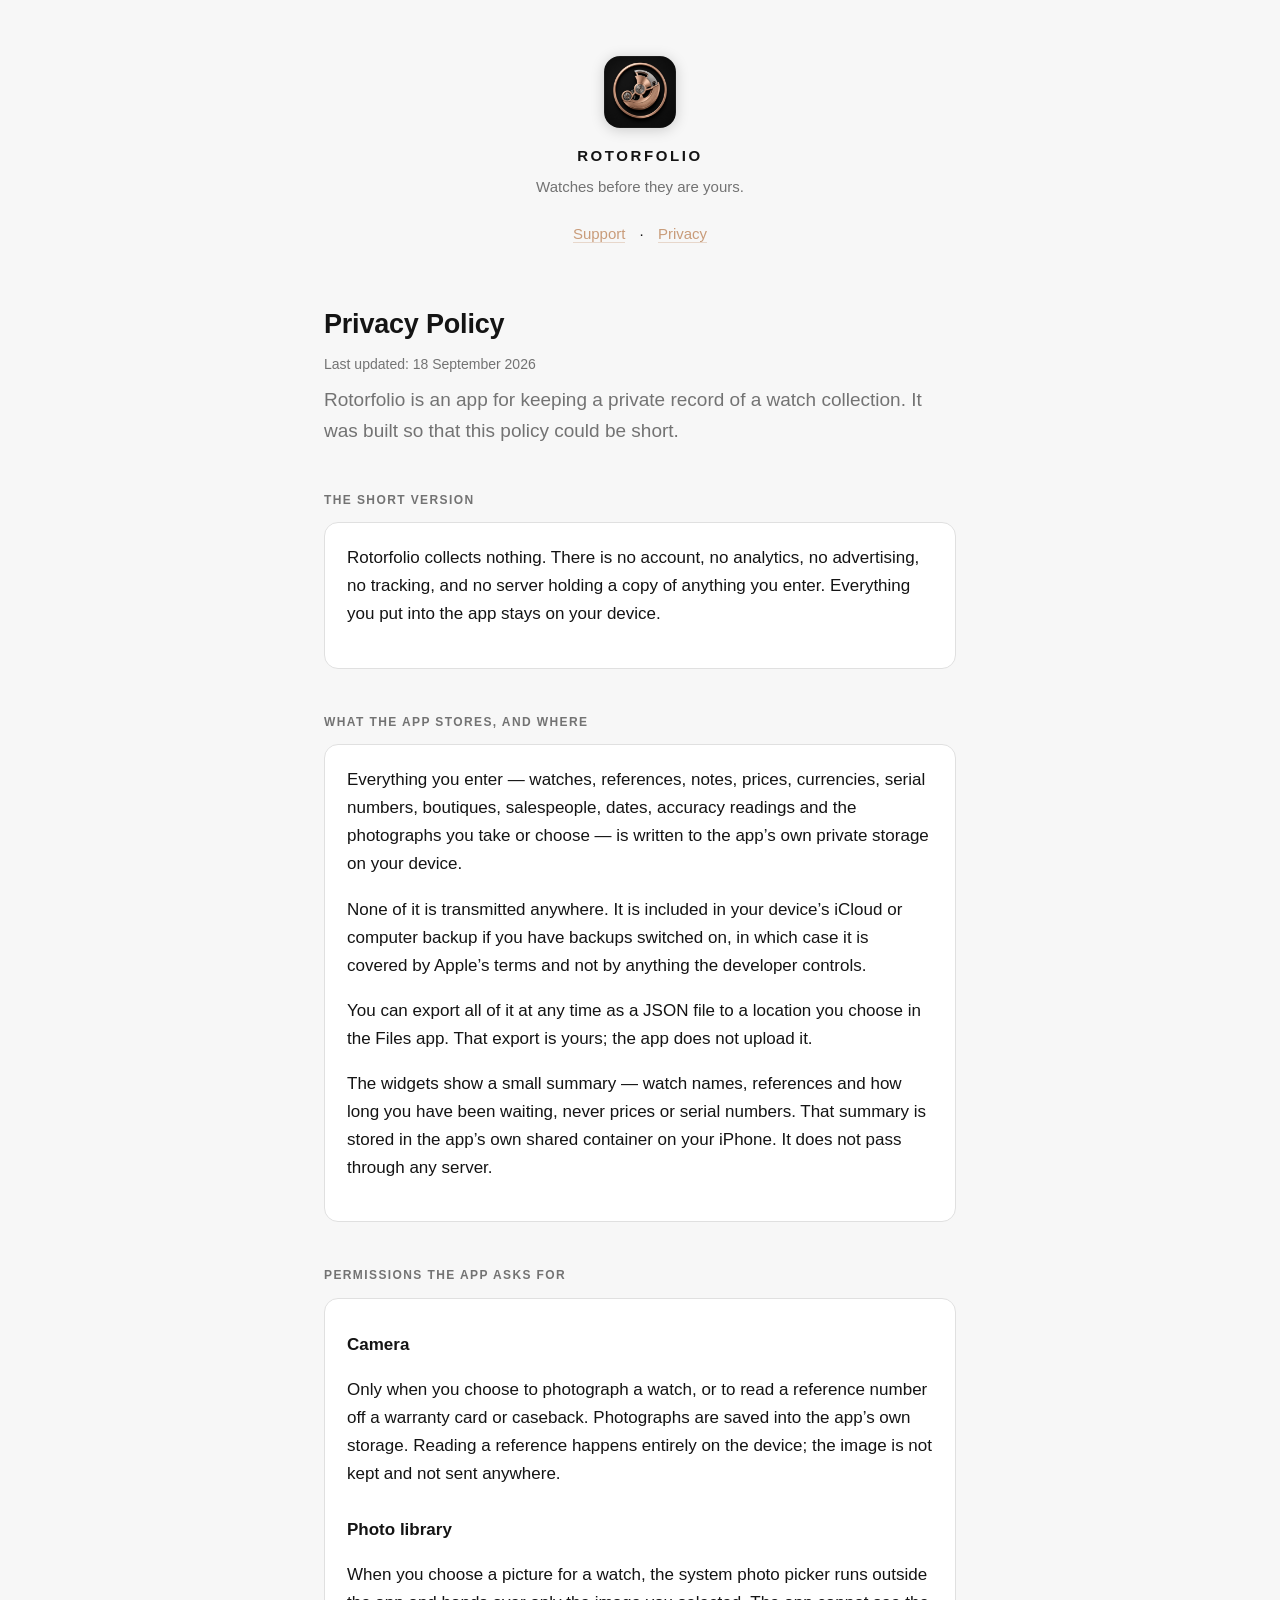
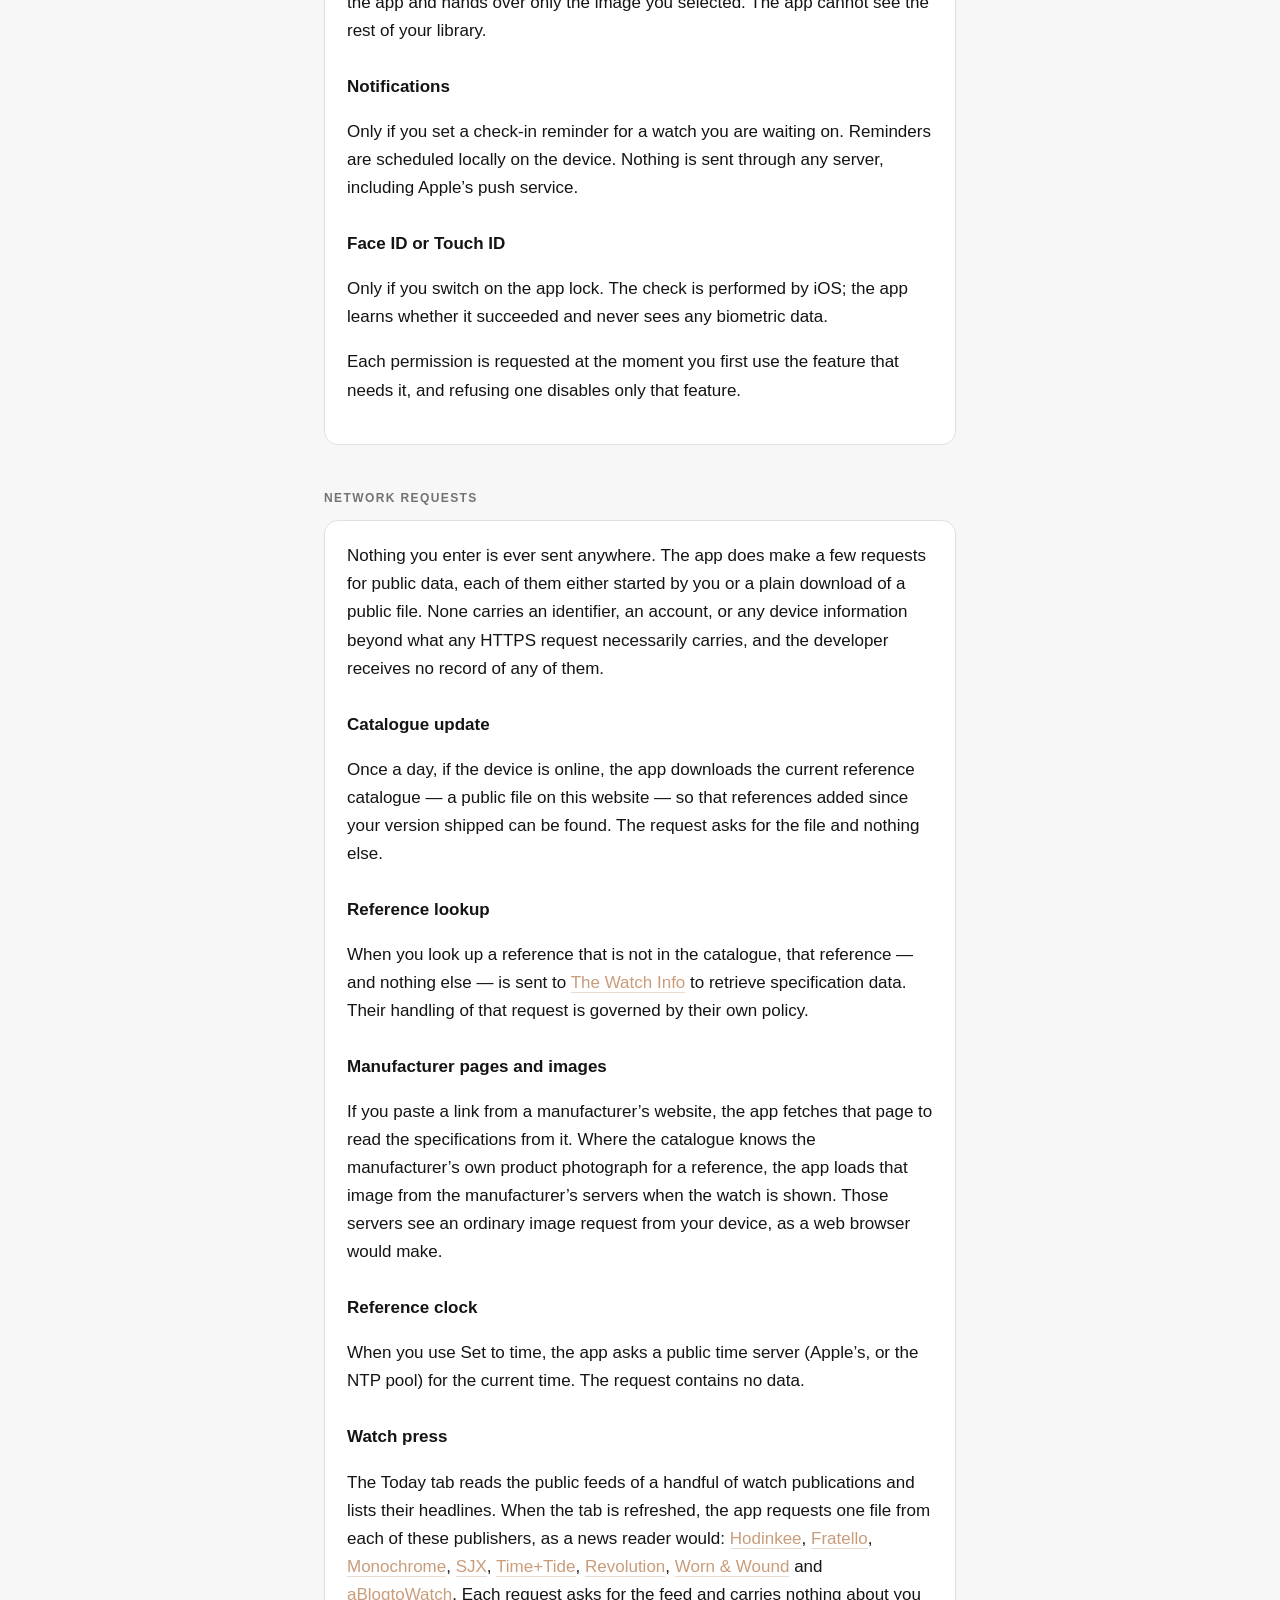
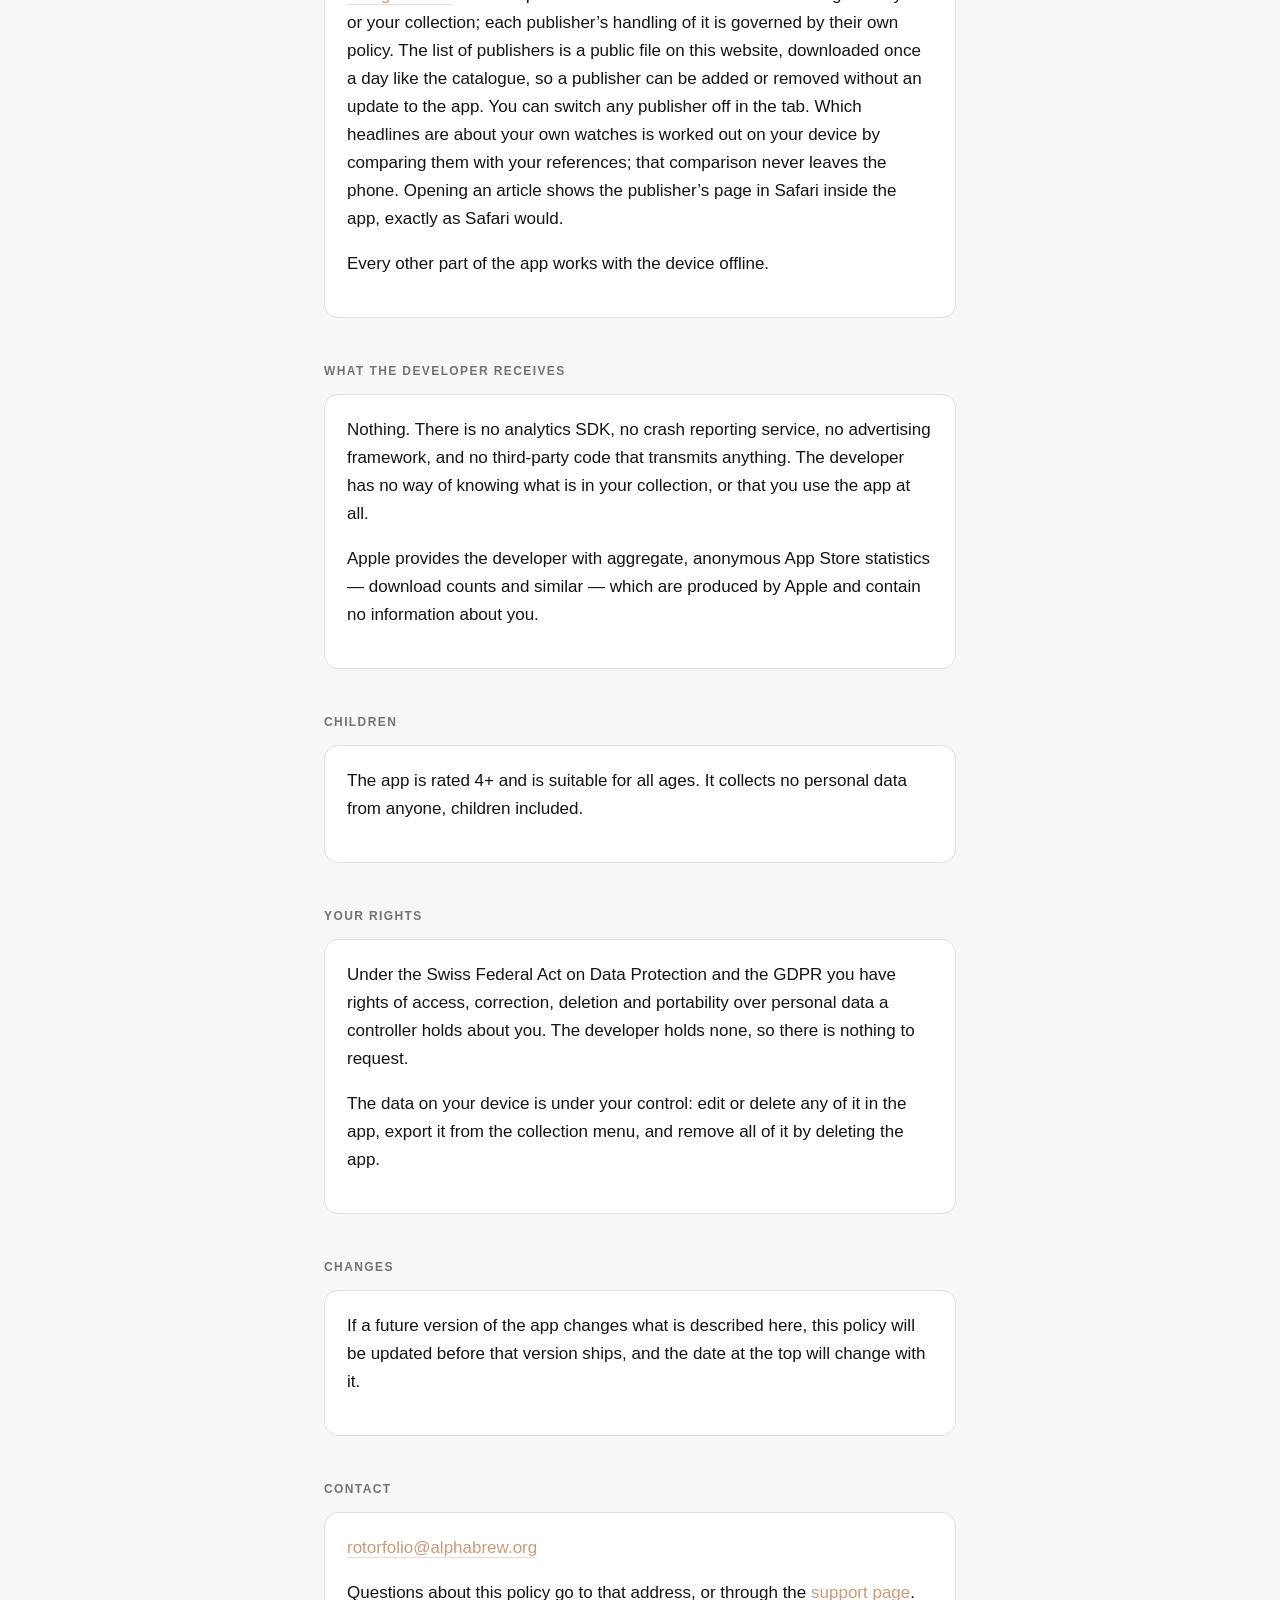
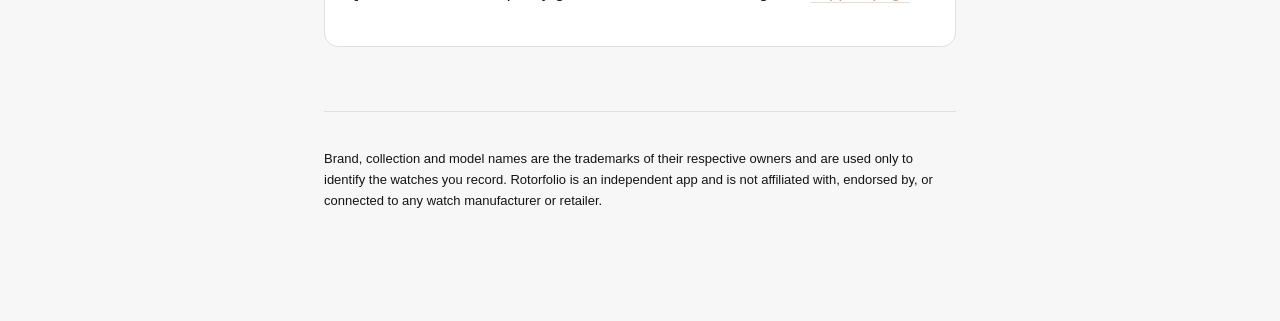
==== commit 9b0daa19: "Publish the Today tab's publisher list, and say in the policy what it reads privacy.html also carrie" ====
--- a/privacy.html
+++ b/privacy.html
@@ -19,7 +19,7 @@
 </header>
 
 <h1>Privacy Policy</h1>
-<p class="updated">Last updated: 3 September 2026</p>
+<p class="updated">Last updated: 18 September 2026</p>
 <p class="lede">Rotorfolio is an app for keeping a private record of a watch collection. It was built so that this policy could be short.</p>
 
 <h2>The short version</h2>
@@ -32,7 +32,7 @@
 <p>Everything you enter — watches, references, notes, prices, currencies, serial numbers, boutiques, salespeople, dates, accuracy readings and the photographs you take or choose — is written to the app’s own private storage on your device.</p>
 <p>None of it is transmitted anywhere. It is included in your device’s iCloud or computer backup if you have backups switched on, in which case it is covered by Apple’s terms and not by anything the developer controls.</p>
 <p>You can export all of it at any time as a JSON file to a location you choose in the Files app. That export is yours; the app does not upload it.</p>
-<p>The widgets and the Apple Watch app show a small summary — watch names, references and how long you have been waiting, never prices or serial numbers. That summary is stored in the app’s own shared container on your iPhone and, for the Apple Watch, sent to your watch over the private connection between the two devices. It does not pass through any server.</p>
+<p>The widgets show a small summary — watch names, references and how long you have been waiting, never prices or serial numbers. That summary is stored in the app’s own shared container on your iPhone. It does not pass through any server.</p>
 </section>
 
 <h2>Permissions the app asks for</h2>
@@ -59,6 +59,8 @@
 <p>If you paste a link from a manufacturer’s website, the app fetches that page to read the specifications from it. Where the catalogue knows the manufacturer’s own product photograph for a reference, the app loads that image from the manufacturer’s servers when the watch is shown. Those servers see an ordinary image request from your device, as a web browser would make.</p>
 <h3>Reference clock</h3>
 <p>When you use Set to time, the app asks a public time server (Apple’s, or the NTP pool) for the current time. The request contains no data.</p>
+<h3>Watch press</h3>
+<p>The Today tab reads the public feeds of a handful of watch publications and lists their headlines. When the tab is refreshed, the app requests one file from each of these publishers, as a news reader would: <a href="https://www.hodinkee.com">Hodinkee</a>, <a href="https://www.fratellowatches.com">Fratello</a>, <a href="https://monochrome-watches.com">Monochrome</a>, <a href="https://watchesbysjx.com">SJX</a>, <a href="https://timeandtidewatches.com">Time+Tide</a>, <a href="https://revolutionwatch.com">Revolution</a>, <a href="https://wornandwound.com">Worn &amp; Wound</a> and <a href="https://www.ablogtowatch.com">aBlogtoWatch</a>. Each request asks for the feed and carries nothing about you or your collection; each publisher’s handling of it is governed by their own policy. The list of publishers is a public file on this website, downloaded once a day like the catalogue, so a publisher can be added or removed without an update to the app. You can switch any publisher off in the tab. Which headlines are about your own watches is worked out on your device by comparing them with your references; that comparison never leaves the phone. Opening an article shows the publisher’s page in Safari inside the app, exactly as Safari would.</p>
 <p>Every other part of the app works with the device offline.</p>
 </section>
 
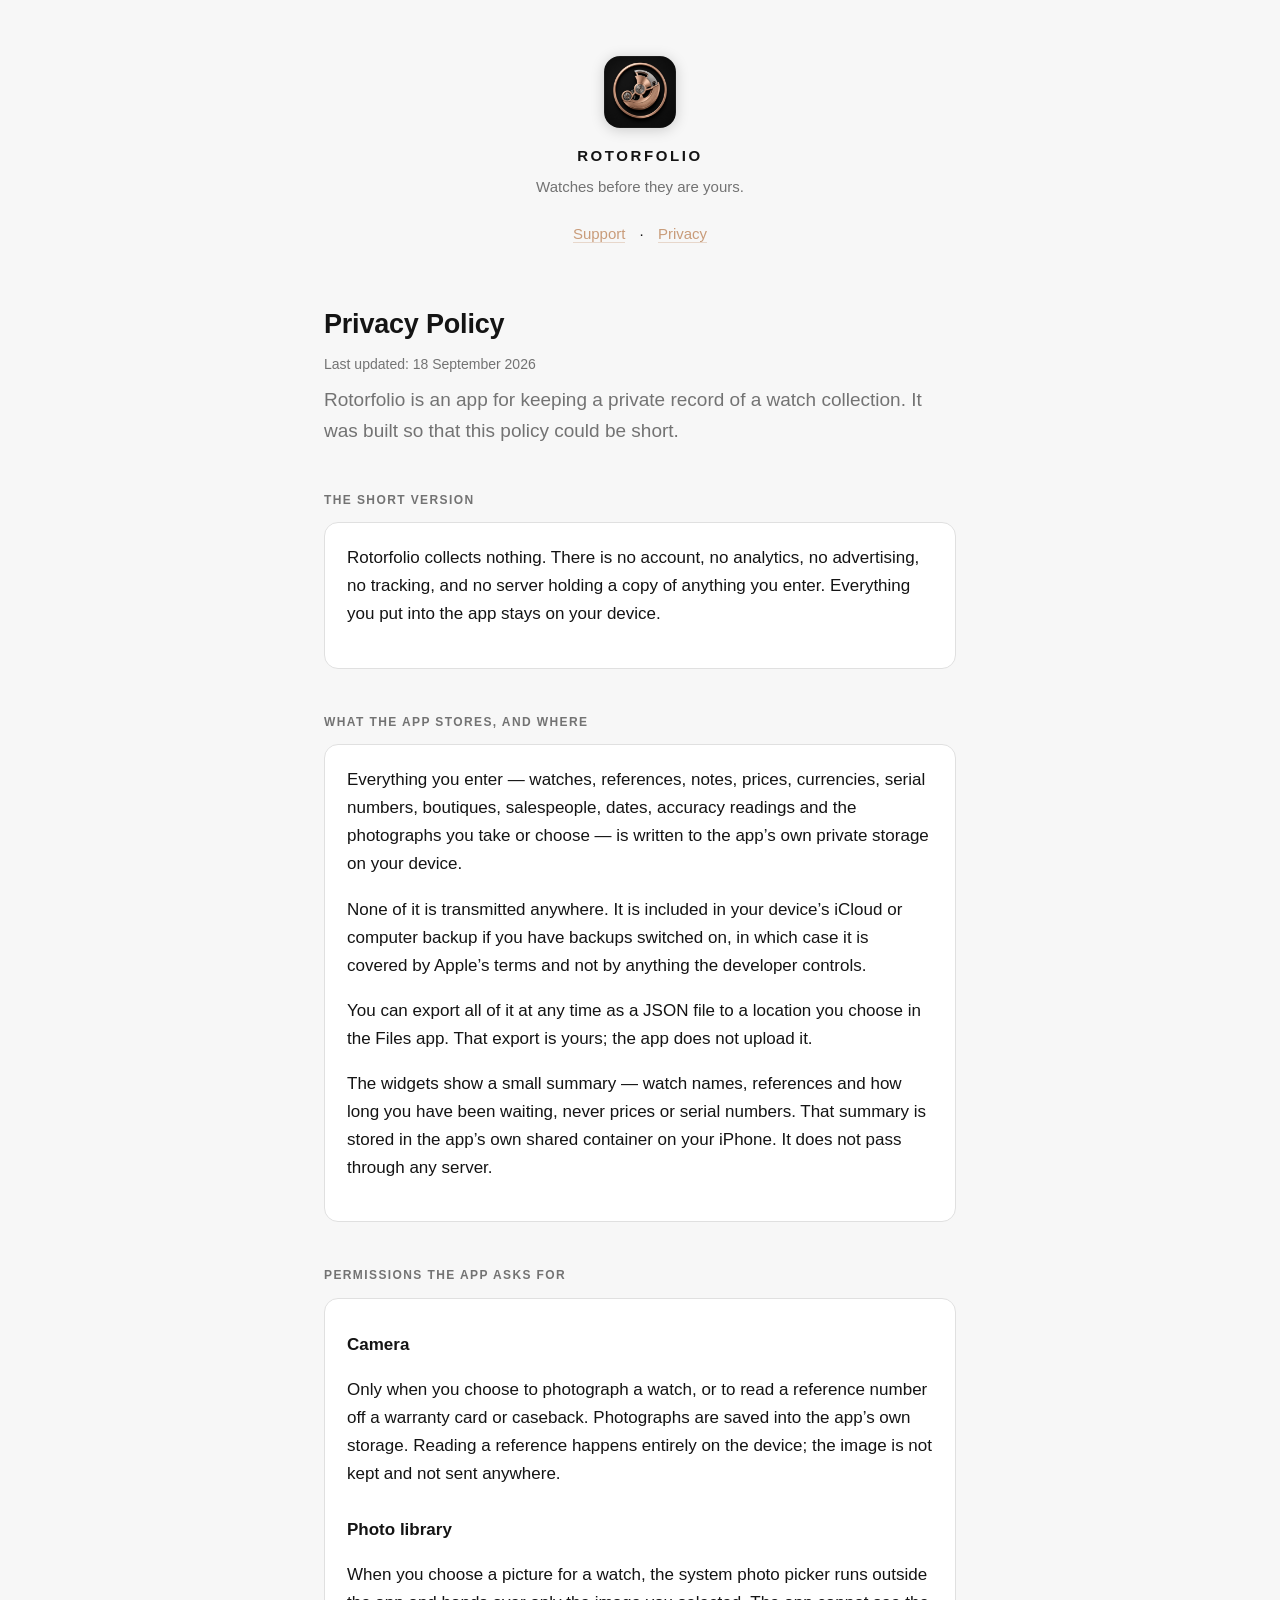
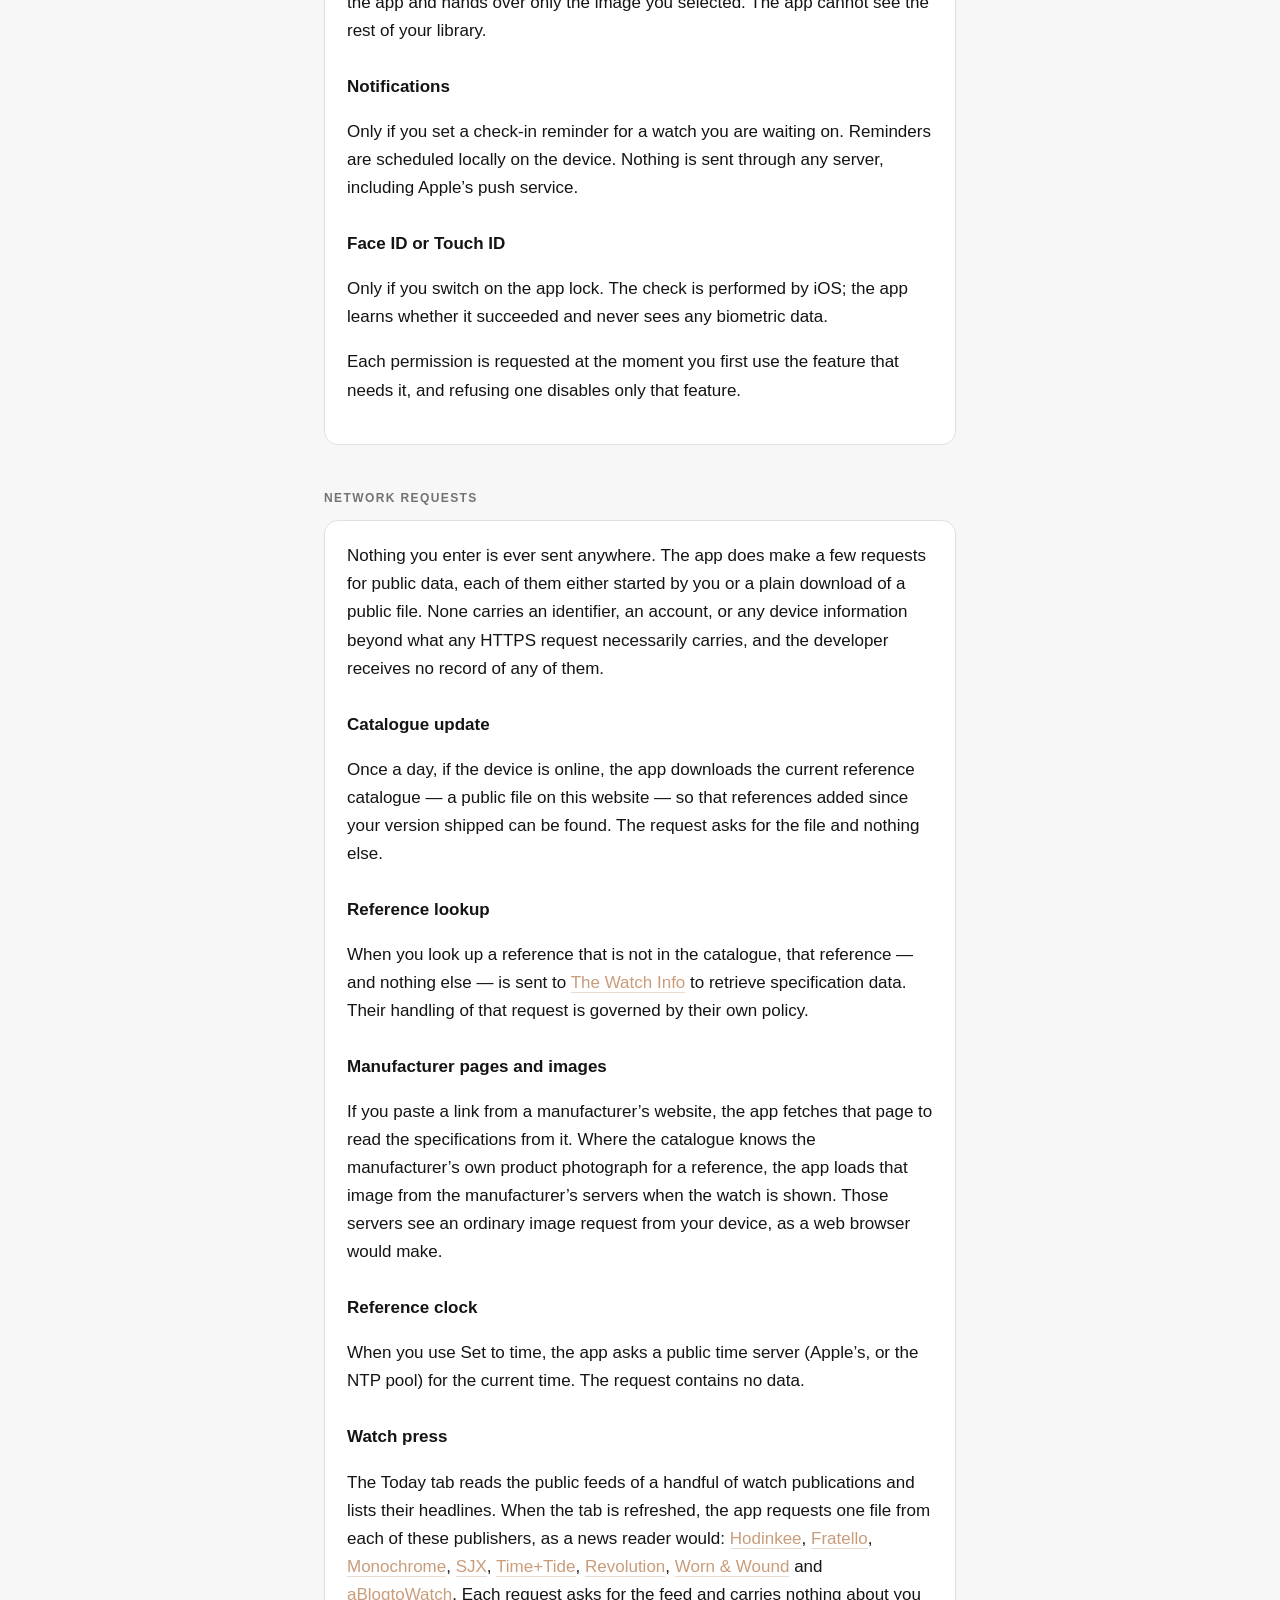
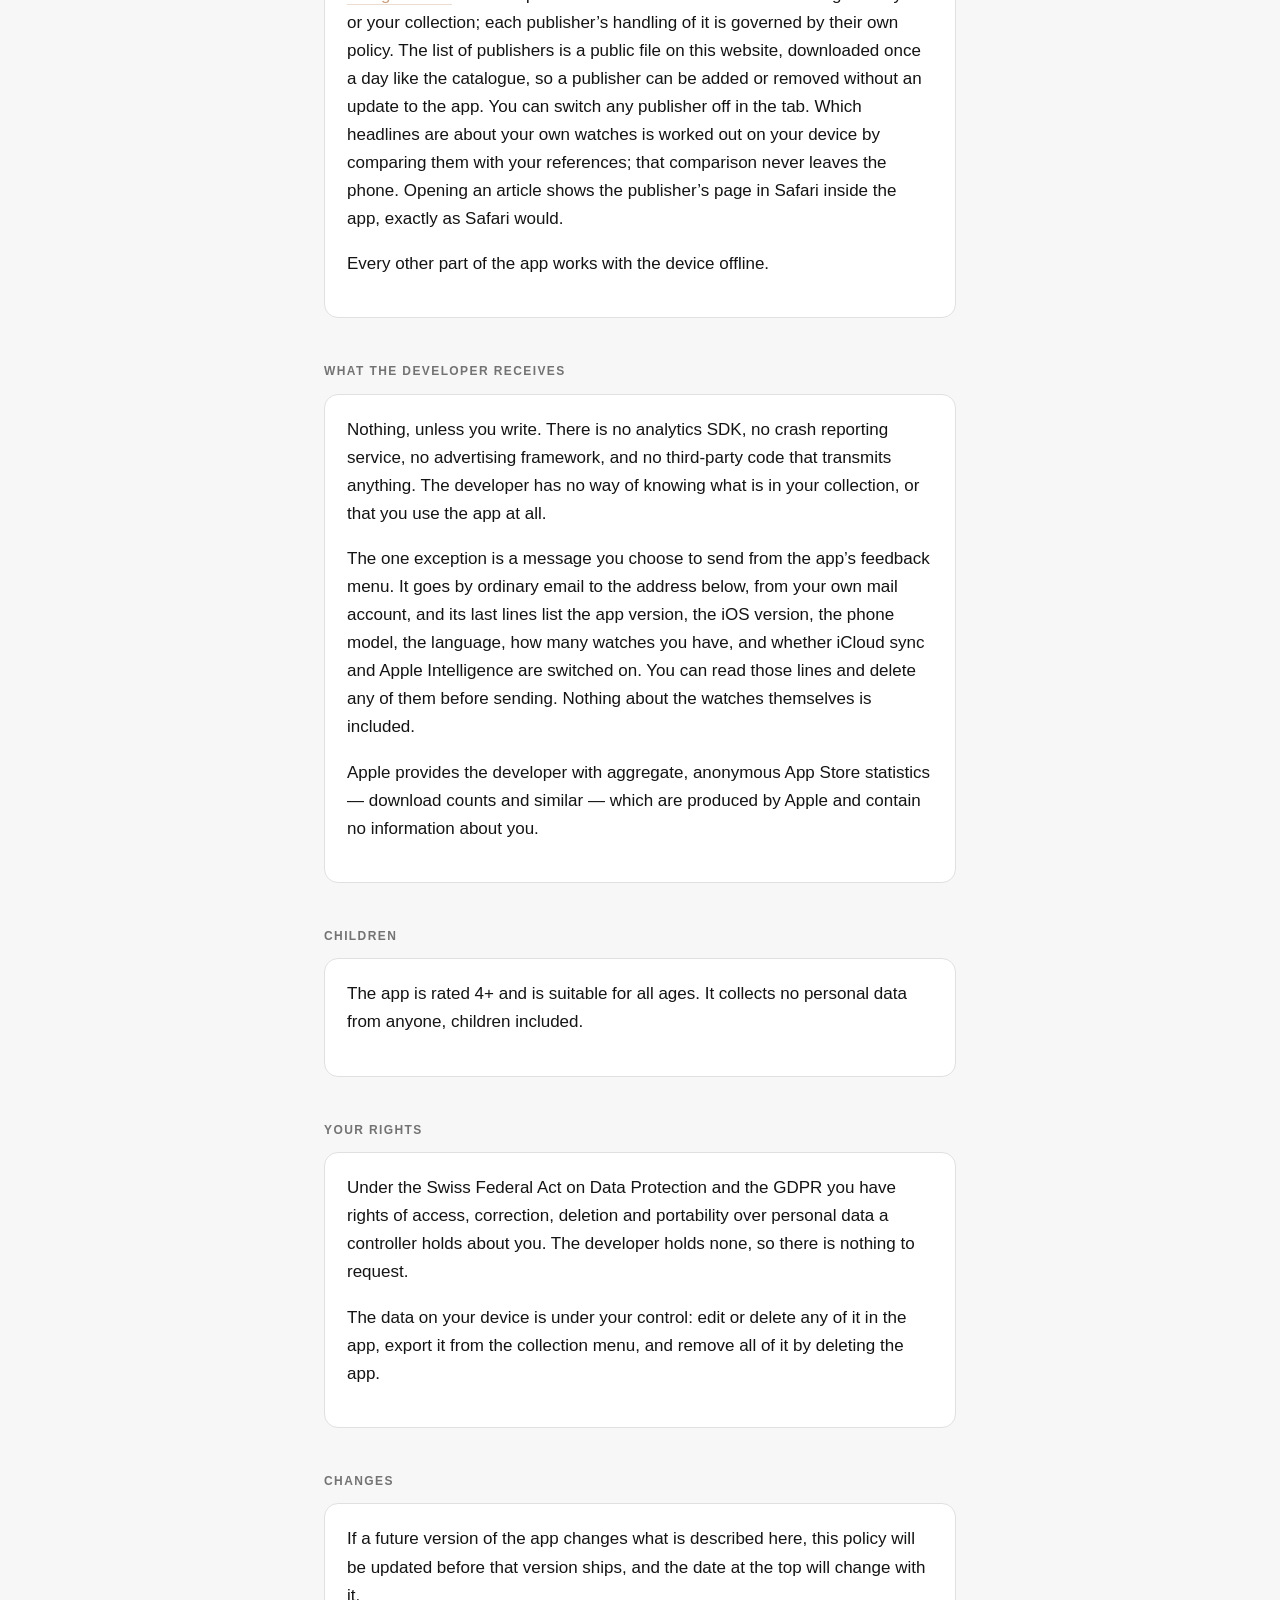
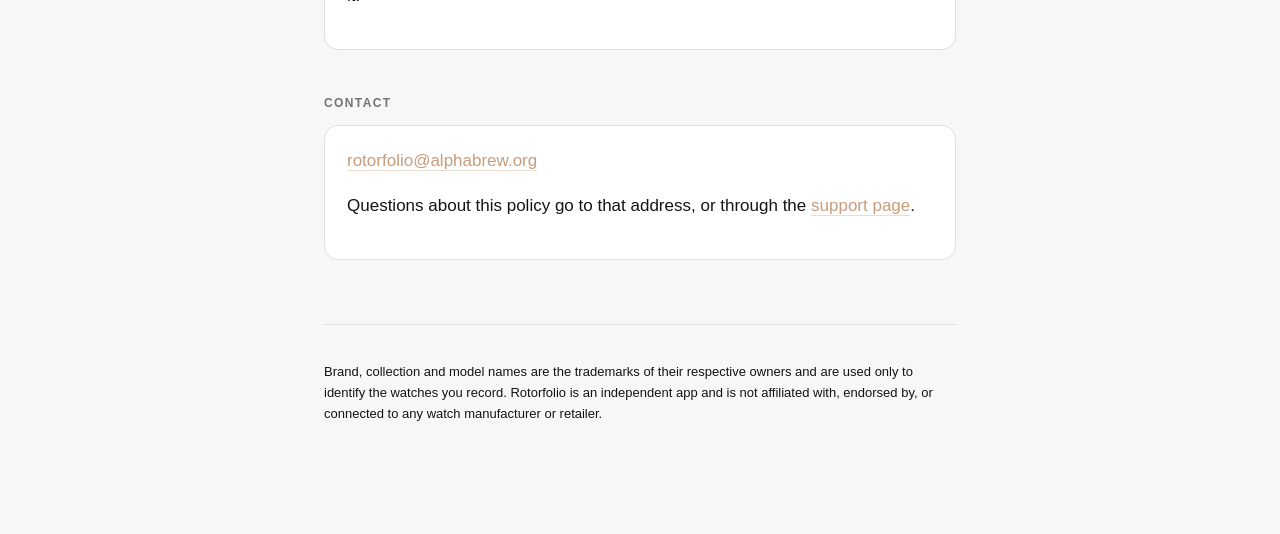
==== commit d152ca3c: "The policy names the one thing the developer can receive: a mail you send Co-Authored-By: Claude Fab" ====
--- a/privacy.html
+++ b/privacy.html
@@ -66,7 +66,8 @@
 
 <h2>What the developer receives</h2>
 <section class="card">
-<p>Nothing. There is no analytics SDK, no crash reporting service, no advertising framework, and no third-party code that transmits anything. The developer has no way of knowing what is in your collection, or that you use the app at all.</p>
+<p>Nothing, unless you write. There is no analytics SDK, no crash reporting service, no advertising framework, and no third-party code that transmits anything. The developer has no way of knowing what is in your collection, or that you use the app at all.</p>
+<p>The one exception is a message you choose to send from the app’s feedback menu. It goes by ordinary email to the address below, from your own mail account, and its last lines list the app version, the iOS version, the phone model, the language, how many watches you have, and whether iCloud sync and Apple Intelligence are switched on. You can read those lines and delete any of them before sending. Nothing about the watches themselves is included.</p>
 <p>Apple provides the developer with aggregate, anonymous App Store statistics — download counts and similar — which are produced by Apple and contain no information about you.</p>
 </section>
 
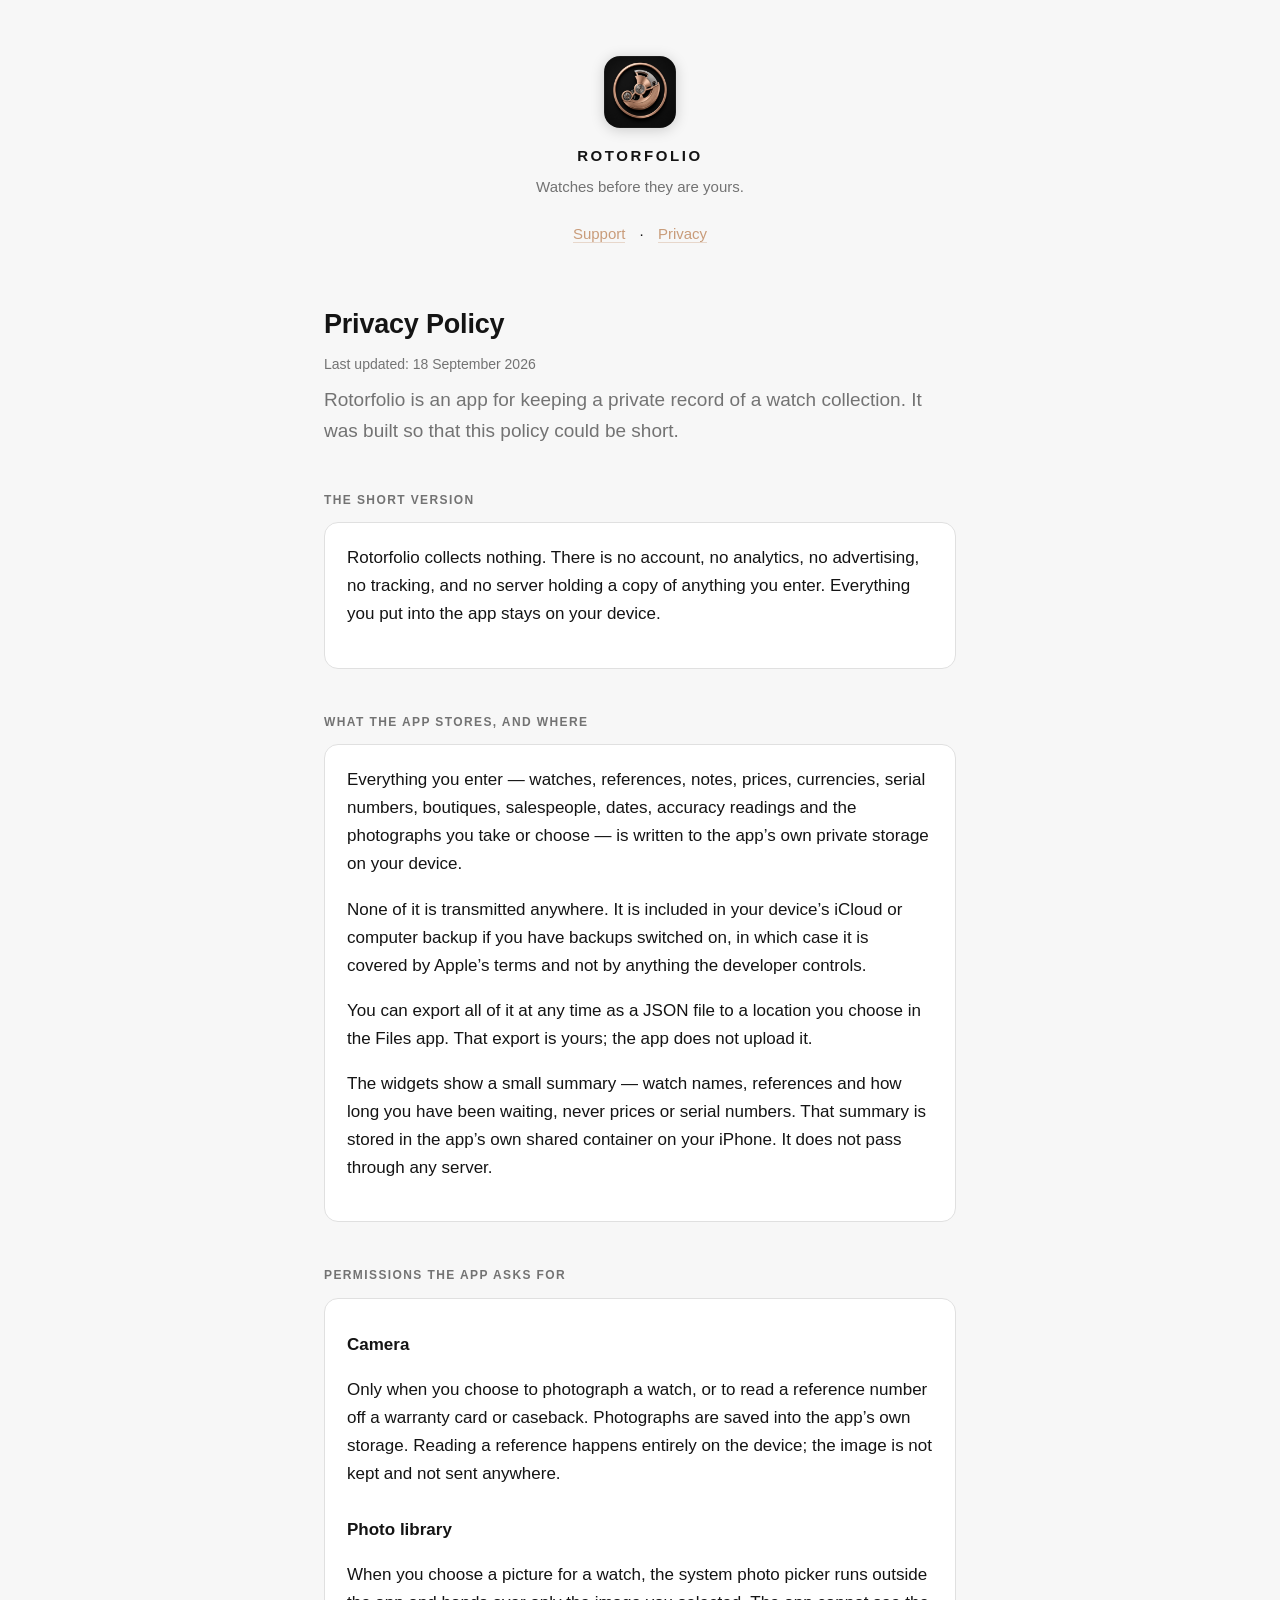
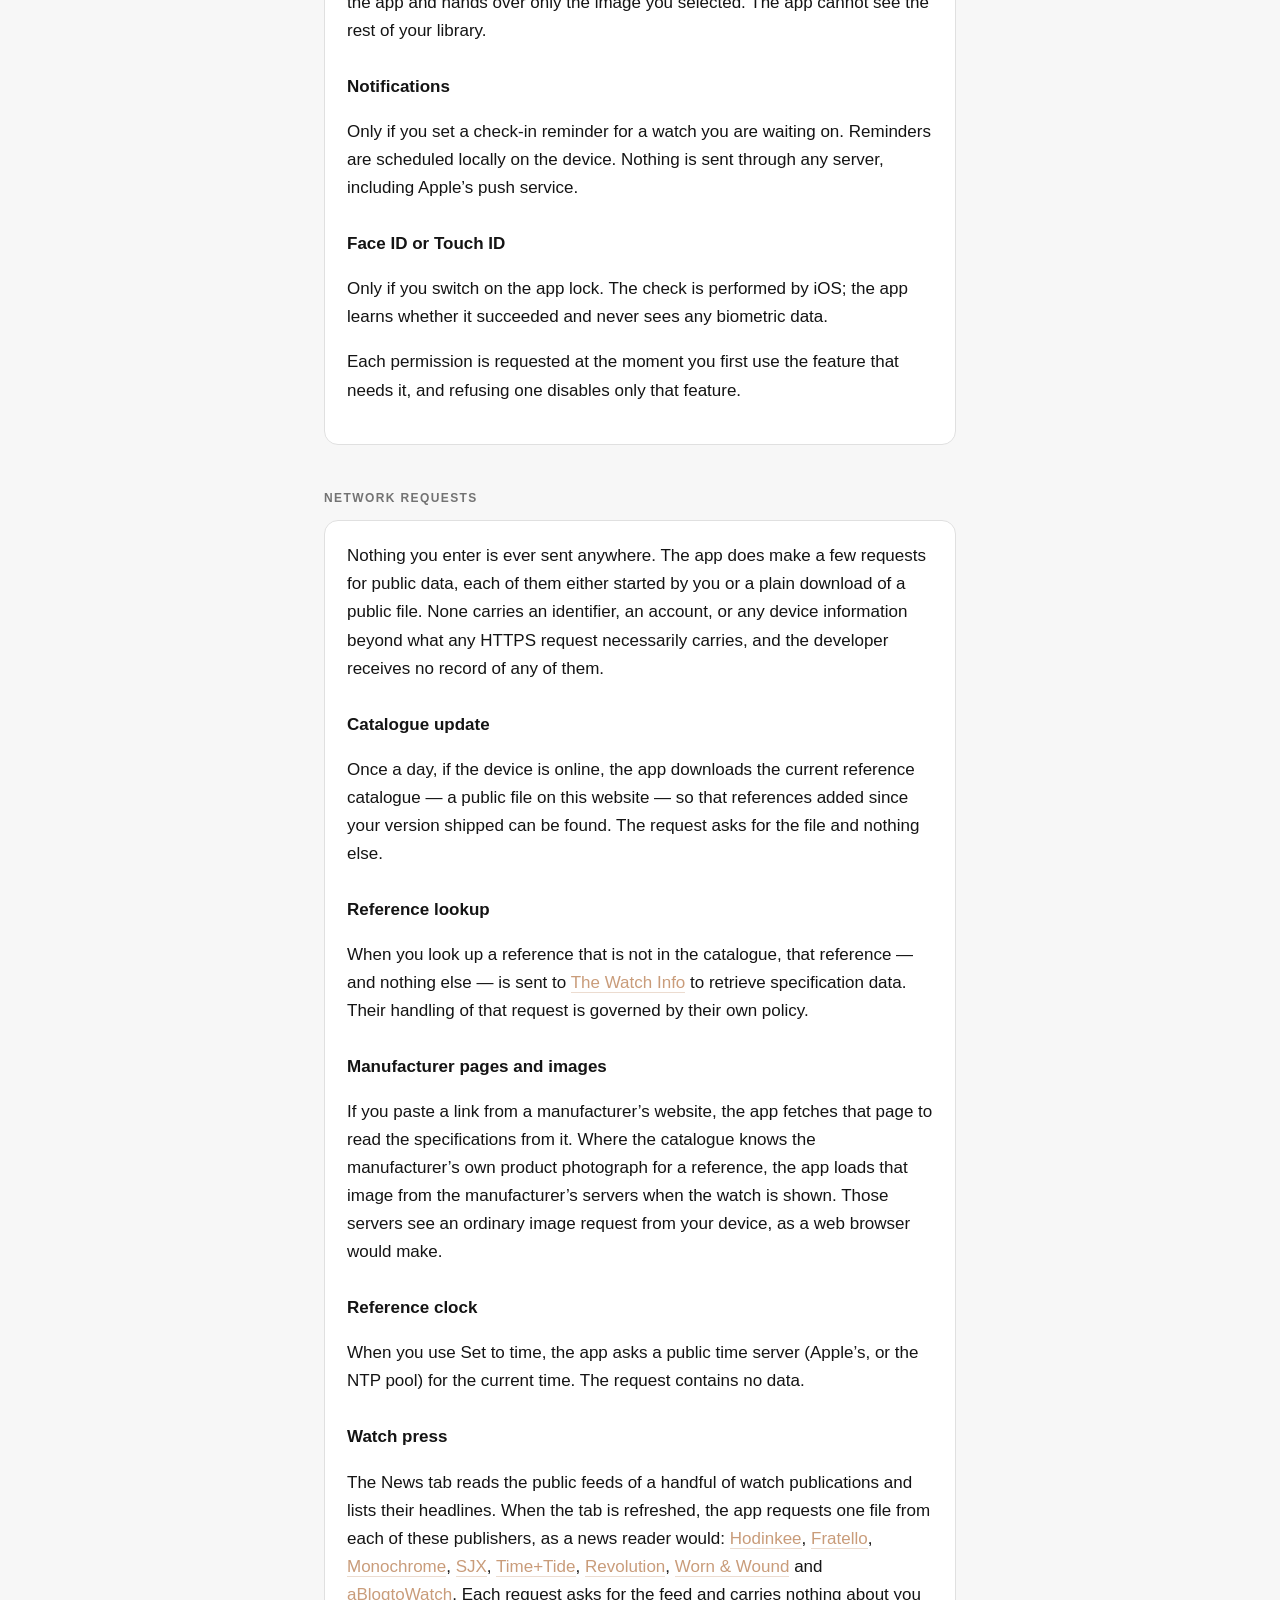
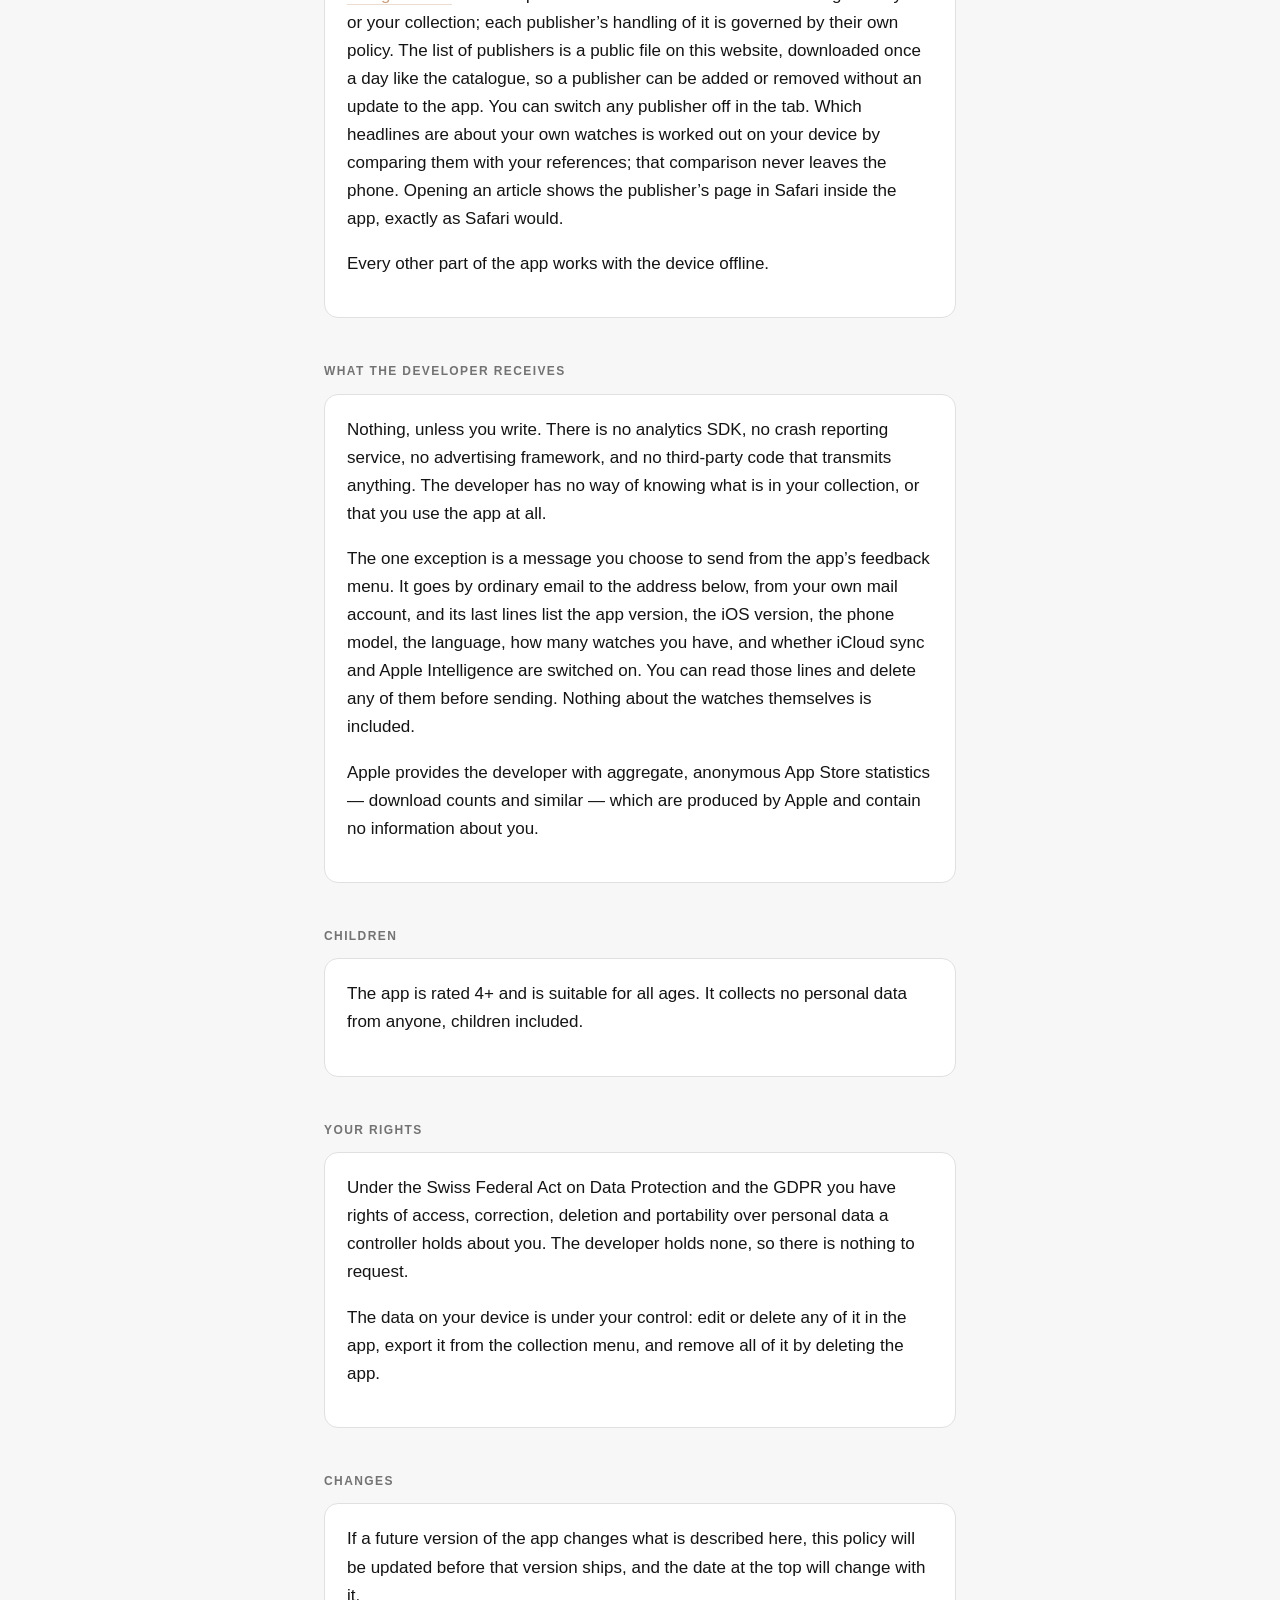
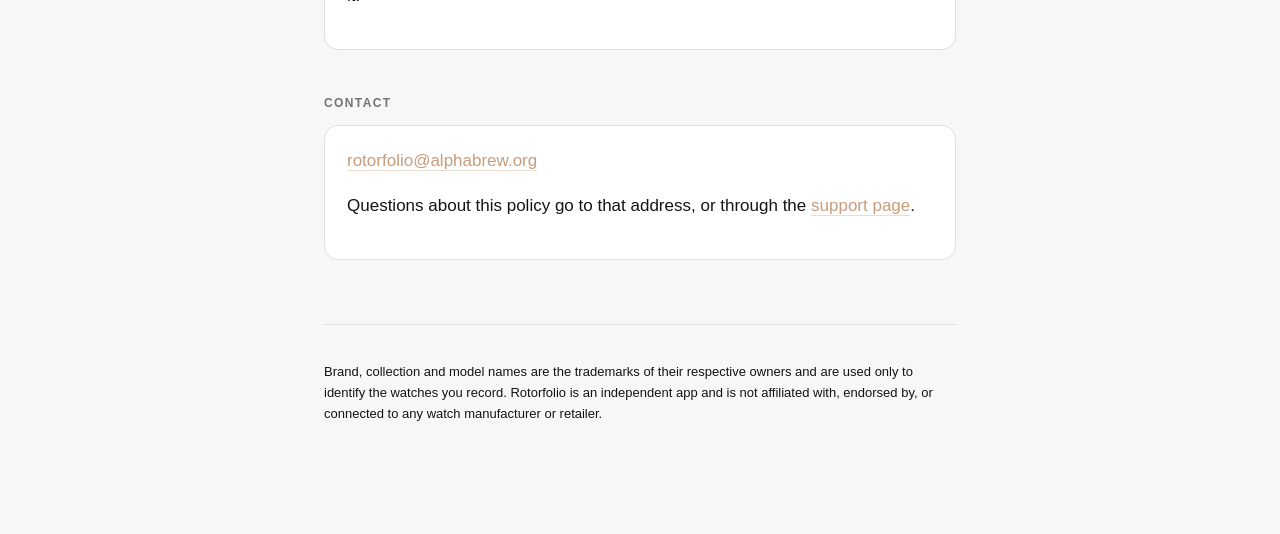
==== commit 3c032d23: "Privacy: the tab is called News now Co-Authored-By: Claude Opus 5.5 <noreply@anthropic.com>" ====
--- a/privacy.html
+++ b/privacy.html
@@ -60,7 +60,7 @@
 <h3>Reference clock</h3>
 <p>When you use Set to time, the app asks a public time server (Apple’s, or the NTP pool) for the current time. The request contains no data.</p>
 <h3>Watch press</h3>
-<p>The Today tab reads the public feeds of a handful of watch publications and lists their headlines. When the tab is refreshed, the app requests one file from each of these publishers, as a news reader would: <a href="https://www.hodinkee.com">Hodinkee</a>, <a href="https://www.fratellowatches.com">Fratello</a>, <a href="https://monochrome-watches.com">Monochrome</a>, <a href="https://watchesbysjx.com">SJX</a>, <a href="https://timeandtidewatches.com">Time+Tide</a>, <a href="https://revolutionwatch.com">Revolution</a>, <a href="https://wornandwound.com">Worn &amp; Wound</a> and <a href="https://www.ablogtowatch.com">aBlogtoWatch</a>. Each request asks for the feed and carries nothing about you or your collection; each publisher’s handling of it is governed by their own policy. The list of publishers is a public file on this website, downloaded once a day like the catalogue, so a publisher can be added or removed without an update to the app. You can switch any publisher off in the tab. Which headlines are about your own watches is worked out on your device by comparing them with your references; that comparison never leaves the phone. Opening an article shows the publisher’s page in Safari inside the app, exactly as Safari would.</p>
+<p>The News tab reads the public feeds of a handful of watch publications and lists their headlines. When the tab is refreshed, the app requests one file from each of these publishers, as a news reader would: <a href="https://www.hodinkee.com">Hodinkee</a>, <a href="https://www.fratellowatches.com">Fratello</a>, <a href="https://monochrome-watches.com">Monochrome</a>, <a href="https://watchesbysjx.com">SJX</a>, <a href="https://timeandtidewatches.com">Time+Tide</a>, <a href="https://revolutionwatch.com">Revolution</a>, <a href="https://wornandwound.com">Worn &amp; Wound</a> and <a href="https://www.ablogtowatch.com">aBlogtoWatch</a>. Each request asks for the feed and carries nothing about you or your collection; each publisher’s handling of it is governed by their own policy. The list of publishers is a public file on this website, downloaded once a day like the catalogue, so a publisher can be added or removed without an update to the app. You can switch any publisher off in the tab. Which headlines are about your own watches is worked out on your device by comparing them with your references; that comparison never leaves the phone. Opening an article shows the publisher’s page in Safari inside the app, exactly as Safari would.</p>
 <p>Every other part of the app works with the device offline.</p>
 </section>
 
